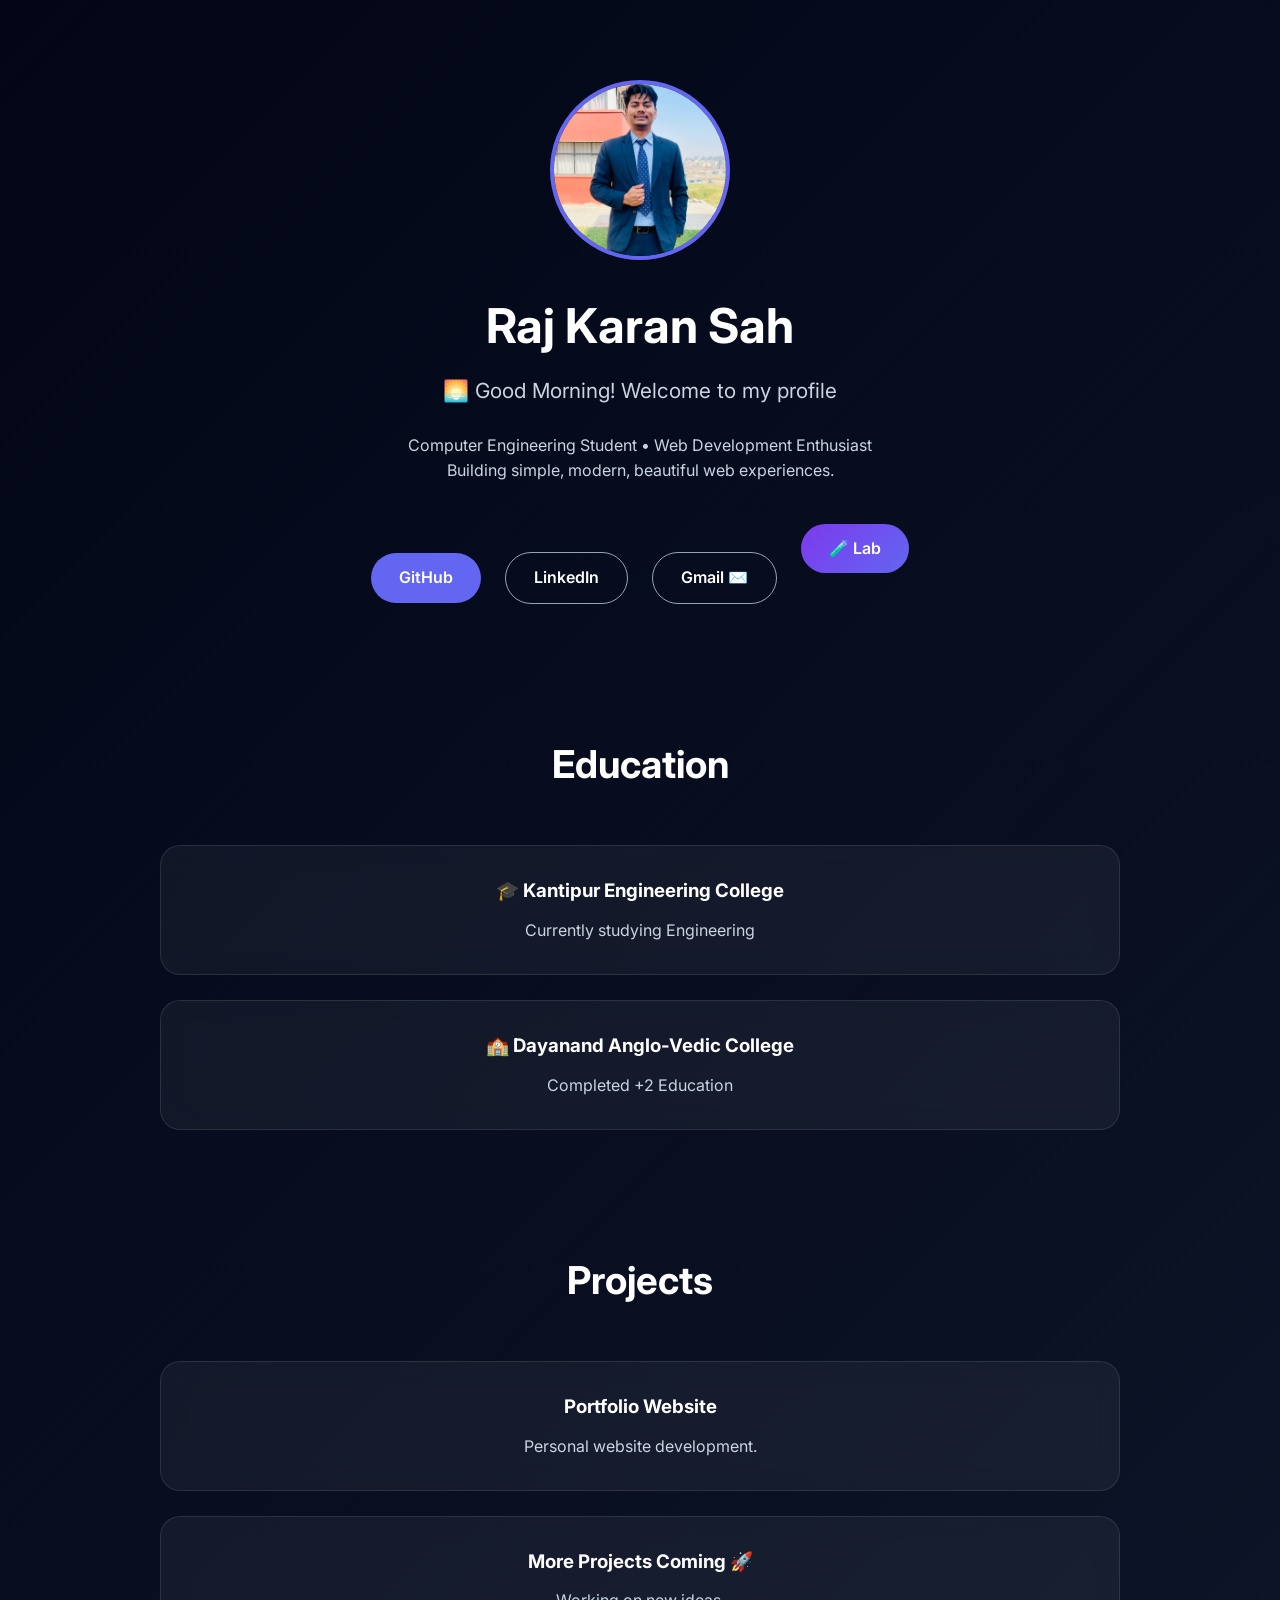
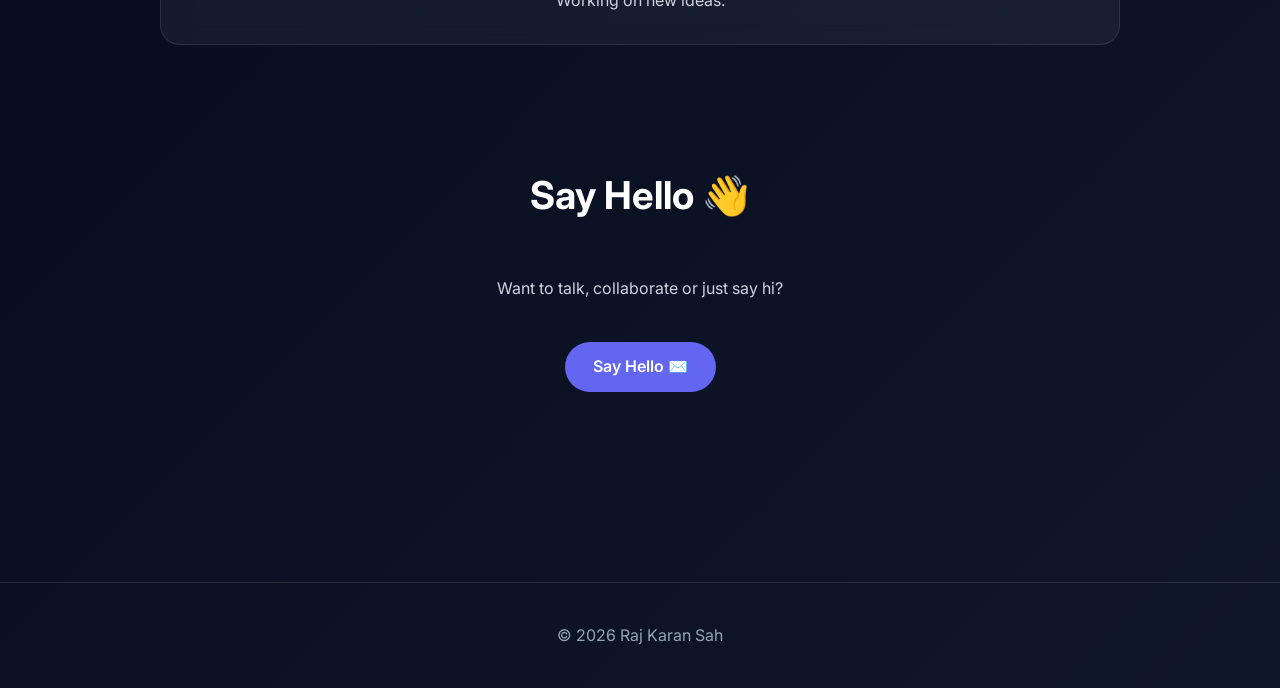
==== index.html @ 40ef22e0 "Adjust profile image object position in CSS" ====
<!DOCTYPE html>
<html lang="en">
<head>
<meta charset="UTF-8">
<meta name="viewport" content="width=device-width, initial-scale=1.0">
<title>Raj Karan Sah</title>
<link href="https://fonts.googleapis.com/css2?family=Inter:wght@300;400;600;700&display=swap" rel="stylesheet">
<style>
*{margin:0;padding:0;box-sizing:border-box;font-family:Inter;}
body{background:linear-gradient(135deg,#020617,#0f172a);color:white;text-align:center;line-height:1.6;}
.container{max-width:1000px;margin:auto;padding:80px 20px;}
.profile{width:180px;height:180px;border-radius:50%;object-fit:cover;object-position: center 25%;border:4px solid #6366f1;margin-bottom:20px;transition:.4s;}
.profile:hover{transform:scale(1.05);}
h1{font-size:3rem;margin-bottom:10px;}
.greeting{color:#cbd5e1;font-size:1.3rem;margin-bottom:25px;}
.btn{display:inline-block;padding:12px 28px;border-radius:999px;text-decoration:none;color:white;font-weight:600;margin:10px;transition:.3s;}
.primary{background:#6366f1;}
.primary:hover{background:#4f46e5;transform:translateY(-3px);}
.outline{border:1px solid #94a3b8;}
.outline:hover{background:rgba(255,255,255,0.1);}
.lab-btn{background:linear-gradient(135deg,#7c3aed,#6366f1);position:relative;overflow:hidden;}
.lab-btn::before{content:'';position:absolute;top:-50%;left:-60%;width:40%;height:200%;background:rgba(255,255,255,0.15);transform:skewX(-20deg);transition:.5s;}
.lab-btn:hover::before{left:120%;}
.lab-btn:hover{transform:translateY(-3px);box-shadow:0 8px 25px rgba(99,102,241,0.5);}
section{margin-top:120px;}
h2{font-size:2.4rem;margin-bottom:50px;}
.grid{display:grid;gap:25px;}
.card{padding:30px;border-radius:20px;background:rgba(255,255,255,0.05);border:1px solid rgba(255,255,255,0.1);backdrop-filter:blur(12px);transition:.3s;}
.card:hover{transform:translateY(-10px);}
footer{margin-top:100px;padding:40px;border-top:1px solid rgba(255,255,255,0.1);color:#94a3b8;}
</style>
</head>
<body>
<div class="container">

  <img src="profile.jpg" class="profile">
  <h1>Raj Karan Sah</h1>
  <p class="greeting" id="visitorGreeting"></p>
  <p style="color:#cbd5e1;max-width:600px;margin:auto;">
    Computer Engineering Student • Web Development Enthusiast<br>
    Building simple, modern, beautiful web experiences.
  </p>

  <div style="margin-top:30px;">
    <a href="https://github.com/r-curan" class="btn primary" target="_blank">GitHub</a>
    <a href="https://www.linkedin.com/in/raj-karan-sah-305442310/" class="btn outline" target="_blank">LinkedIn</a>
    <a href="mailto:rajkaransah274@gmail.com?subject=Hello Raj Karan&body=Hi Raj Karan, I visited your portfolio website." class="btn outline">Gmail ✉️</a>
    <a href="lab.html" class="btn lab-btn">🧪 Lab</a>
  </div>

  <section>
    <h2>Education</h2>
    <div class="grid">
      <a href="https://kec.edu.np/" target="_blank" style="text-decoration:none;color:white;">
        <div class="card">
          <h3>🎓 Kantipur Engineering College</h3>
          <p style="color:#cbd5e1;margin-top:12px;">Currently studying Engineering</p>
        </div>
      </a>
      <a href="https://davcollege.edu.np/" target="_blank" style="text-decoration:none;color:white;">
        <div class="card">
          <h3>🏫 Dayanand Anglo-Vedic College</h3>
          <p style="color:#cbd5e1;margin-top:12px;">Completed +2 Education</p>
        </div>
      </a>
    </div>
  </section>

  <section>
    <h2>Projects</h2>
    <div class="grid">
      <div class="card">
        <h3>Portfolio Website</h3>
        <p style="color:#cbd5e1;margin-top:12px;">Personal website development.</p>
      </div>
      <div class="card">
        <h3>More Projects Coming 🚀</h3>
        <p style="color:#cbd5e1;margin-top:12px;">Working on new ideas.</p>
      </div>
    </div>
  </section>

  <section style="margin-top:120px;">
    <h2>Say Hello 👋</h2>
    <p style="color:#cbd5e1;max-width:600px;margin:auto;">Want to talk, collaborate or just say hi?</p>
    <div style="margin-top:30px;">
      <a href="mailto:rajkaransah274@gmail.com?subject=Portfolio Visit&body=Hello Raj, I visited your portfolio and want to connect." class="btn primary">Say Hello ✉️</a>
    </div>
  </section>

</div>

<footer>© 2026 Raj Karan Sah</footer>

<script>
function visitorGreeting(){
  let hour = new Date().getHours();
  let greeting = "";
  if(hour < 12) greeting = "🌅 Good Morning! Welcome to my profile";
  else if(hour < 18) greeting = "☀️ Good Afternoon! Welcome to my profile";
  else if(hour < 21) greeting = "🌇 Good Evening! Welcome to my profile";
  else greeting = "🌙 Good Night! Thanks for visiting";
  document.getElementById("visitorGreeting").innerText = greeting;
}
visitorGreeting();
</script>
</body>
</html>
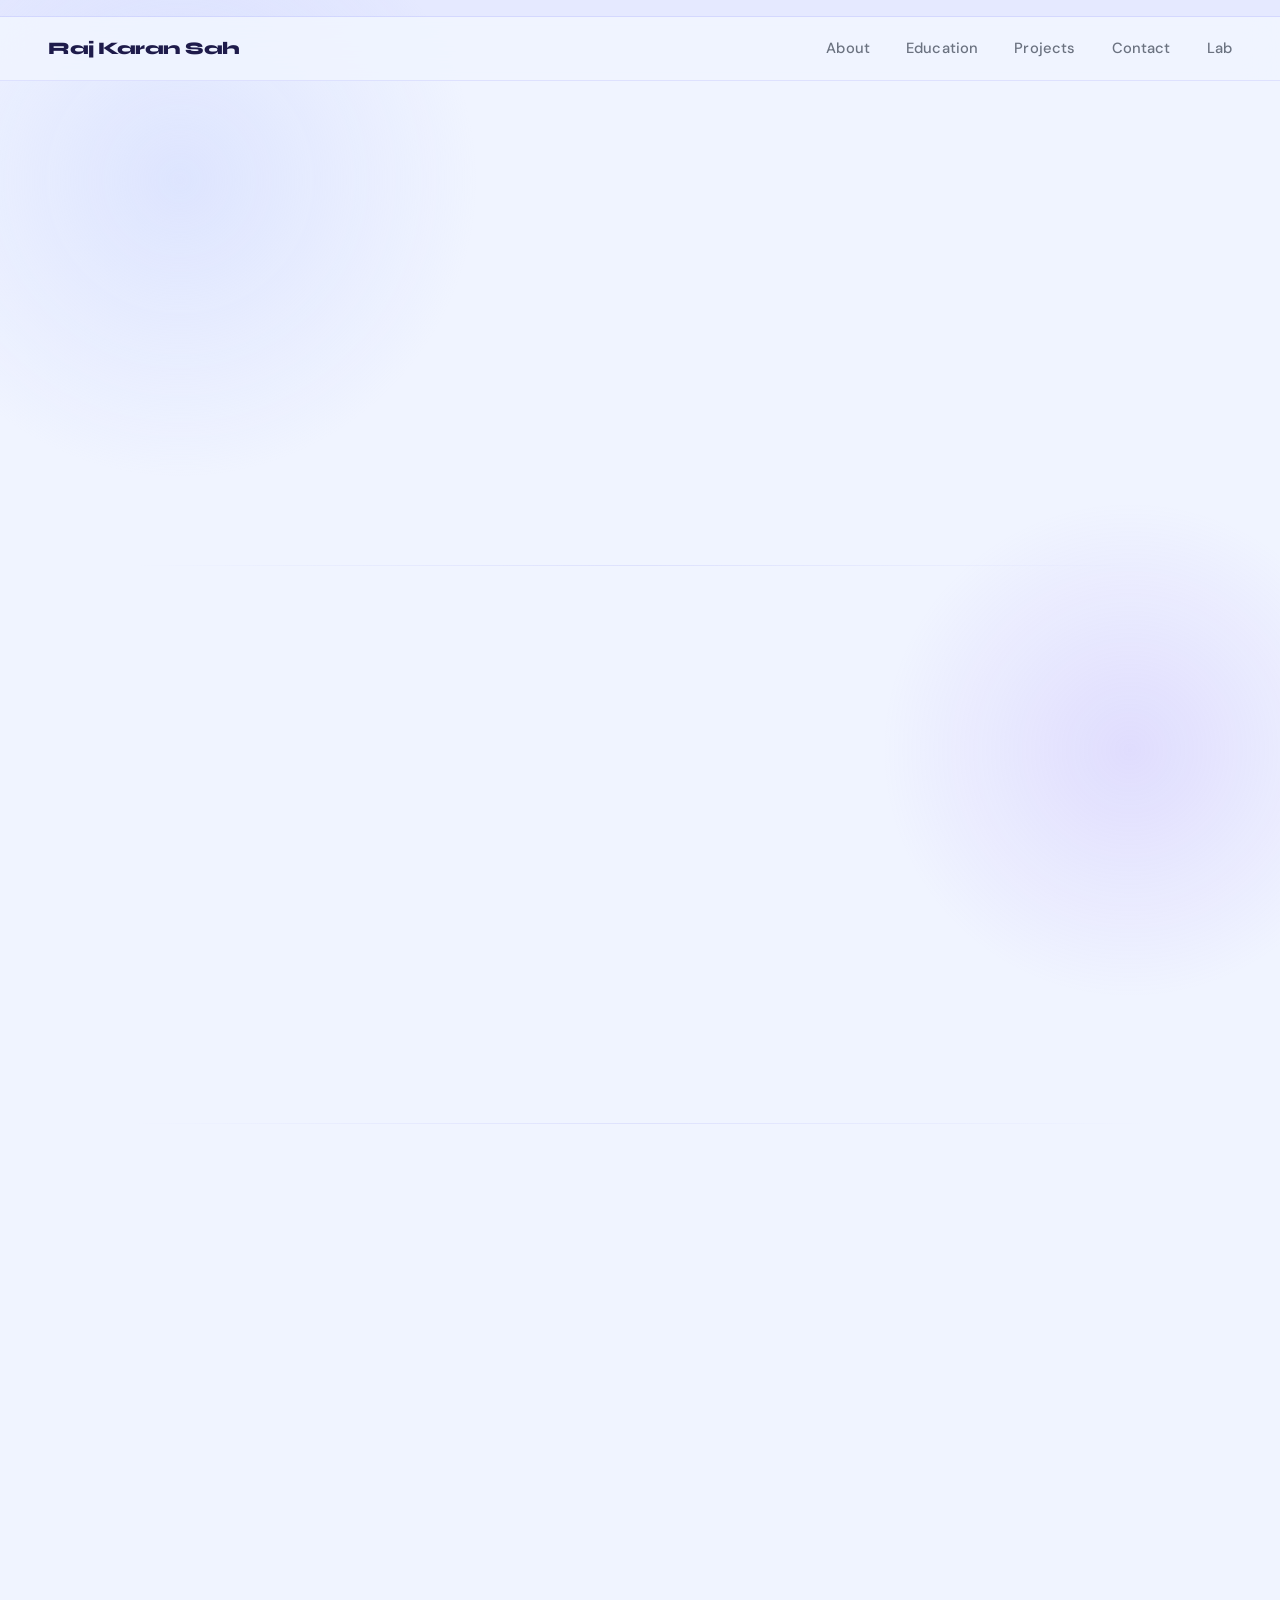
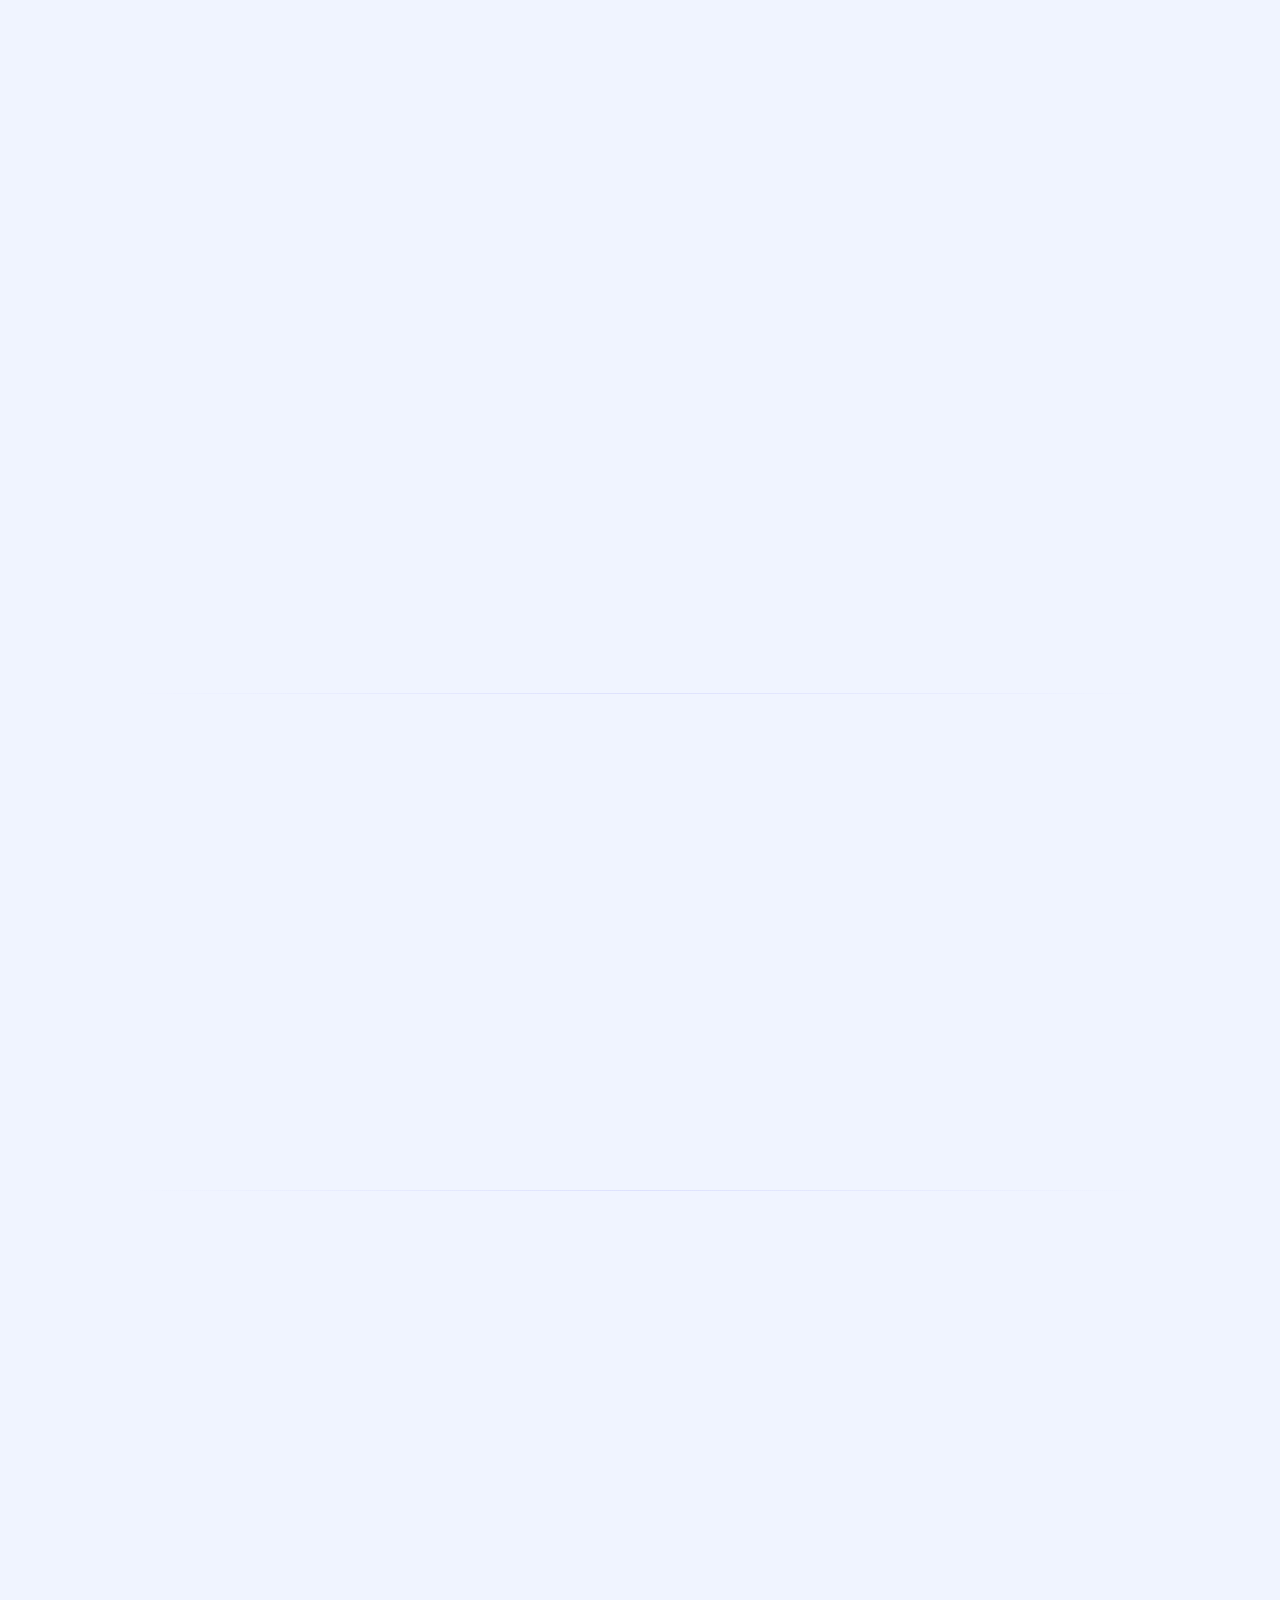
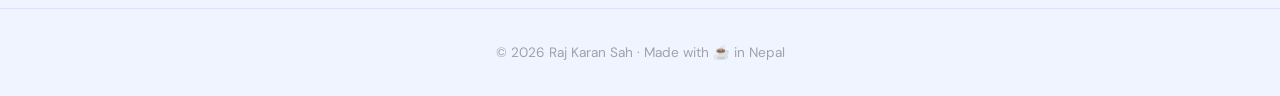
==== commit a9809101: "Update index.html" ====
--- a/index.html
+++ b/index.html
@@ -3,106 +3,754 @@
 <head>
 <meta charset="UTF-8">
 <meta name="viewport" content="width=device-width, initial-scale=1.0">
-<title>Raj Karan Sah</title>
-<link href="https://fonts.googleapis.com/css2?family=Inter:wght@300;400;600;700&display=swap" rel="stylesheet">
+<title>Raj Karan Sah — Portfolio</title>
+<link href="https://fonts.googleapis.com/css2?family=Syne:wght@400;600;700;800&family=DM+Sans:ital,wght@0,300;0,400;0,500;1,300&display=swap" rel="stylesheet">
 <style>
-*{margin:0;padding:0;box-sizing:border-box;font-family:Inter;}
-body{background:linear-gradient(135deg,#020617,#0f172a);color:white;text-align:center;line-height:1.6;}
-.container{max-width:1000px;margin:auto;padding:80px 20px;}
-.profile{width:180px;height:180px;border-radius:50%;object-fit:cover;object-position: center 25%;border:4px solid #6366f1;margin-bottom:20px;transition:.4s;}
-.profile:hover{transform:scale(1.05);}
-h1{font-size:3rem;margin-bottom:10px;}
-.greeting{color:#cbd5e1;font-size:1.3rem;margin-bottom:25px;}
-.btn{display:inline-block;padding:12px 28px;border-radius:999px;text-decoration:none;color:white;font-weight:600;margin:10px;transition:.3s;}
-.primary{background:#6366f1;}
-.primary:hover{background:#4f46e5;transform:translateY(-3px);}
-.outline{border:1px solid #94a3b8;}
-.outline:hover{background:rgba(255,255,255,0.1);}
-.lab-btn{background:linear-gradient(135deg,#7c3aed,#6366f1);position:relative;overflow:hidden;}
-.lab-btn::before{content:'';position:absolute;top:-50%;left:-60%;width:40%;height:200%;background:rgba(255,255,255,0.15);transform:skewX(-20deg);transition:.5s;}
-.lab-btn:hover::before{left:120%;}
-.lab-btn:hover{transform:translateY(-3px);box-shadow:0 8px 25px rgba(99,102,241,0.5);}
-section{margin-top:120px;}
-h2{font-size:2.4rem;margin-bottom:50px;}
-.grid{display:grid;gap:25px;}
-.card{padding:30px;border-radius:20px;background:rgba(255,255,255,0.05);border:1px solid rgba(255,255,255,0.1);backdrop-filter:blur(12px);transition:.3s;}
-.card:hover{transform:translateY(-10px);}
-footer{margin-top:100px;padding:40px;border-top:1px solid rgba(255,255,255,0.1);color:#94a3b8;}
+:root {
+  --bg: #f0f4ff;
+  --bg2: #e8eeff;
+  --surface: rgba(255,255,255,0.72);
+  --surface2: rgba(255,255,255,0.5);
+  --border: rgba(99,102,241,0.13);
+  --accent: #5b5ef4;
+  --accent2: #818cf8;
+  --accent3: #c7d2fe;
+  --text: #1e1b4b;
+  --muted: #6b7280;
+  --muted2: #9ca3af;
+  --card-shadow: 0 4px 32px rgba(99,102,241,0.09), 0 1.5px 6px rgba(99,102,241,0.06);
+  --card-shadow-hover: 0 12px 48px rgba(99,102,241,0.16), 0 2px 8px rgba(99,102,241,0.10);
+}
+
+* { margin:0; padding:0; box-sizing:border-box; }
+html { scroll-behavior: smooth; }
+
+body {
+  font-family: 'DM Sans', sans-serif;
+  background: var(--bg);
+  color: var(--text);
+  line-height: 1.7;
+  min-height: 100vh;
+  position: relative;
+  overflow-x: hidden;
+}
+
+/* Soft background blobs */
+body::before {
+  content: '';
+  position: fixed;
+  top: -120px; left: -120px;
+  width: 600px; height: 600px;
+  border-radius: 50%;
+  background: radial-gradient(circle, rgba(199,210,254,0.45) 0%, transparent 70%);
+  pointer-events: none;
+  z-index: 0;
+}
+body::after {
+  content: '';
+  position: fixed;
+  bottom: -100px; right: -100px;
+  width: 500px; height: 500px;
+  border-radius: 50%;
+  background: radial-gradient(circle, rgba(167,139,250,0.22) 0%, transparent 70%);
+  pointer-events: none;
+  z-index: 0;
+}
+
+/* NAV */
+nav {
+  position: sticky; top: 0; z-index: 100;
+  background: rgba(240,244,255,0.88);
+  backdrop-filter: blur(18px);
+  border-bottom: 1px solid var(--border);
+  padding: 0 48px;
+  height: 64px;
+  display: flex; align-items: center; justify-content: space-between;
+}
+.nav-logo {
+  font-family: 'Syne', sans-serif;
+  font-weight: 800; font-size: 1.1rem;
+  color: var(--text);
+  letter-spacing: -0.5px;
+}
+.nav-links { display: flex; gap: 36px; }
+.nav-links a {
+  font-family: 'DM Sans', sans-serif;
+  font-weight: 500; font-size: 0.92rem;
+  color: var(--muted);
+  text-decoration: none;
+  transition: color .2s;
+  letter-spacing: 0.01em;
+  position: relative;
+}
+.nav-links a::after {
+  content: '';
+  position: absolute; bottom: -4px; left: 0; right: 0;
+  height: 2px; border-radius: 2px;
+  background: var(--accent);
+  transform: scaleX(0);
+  transition: transform .2s;
+}
+.nav-links a:hover { color: var(--text); }
+.nav-links a:hover::after { transform: scaleX(1); }
+
+/* HERO */
+.hero {
+  position: relative; z-index: 1;
+  max-width: 1100px; margin: 0 auto;
+  padding: 90px 40px 70px;
+  display: flex; align-items: center; gap: 60px;
+}
+.hero-text { flex: 1; }
+.hero-greeting {
+  font-family: 'DM Sans', sans-serif;
+  font-size: 1rem; font-weight: 500;
+  color: var(--accent2);
+  letter-spacing: 0.08em;
+  text-transform: uppercase;
+  margin-bottom: 14px;
+  display: flex; align-items: center; gap: 8px;
+}
+.hero-greeting::before {
+  content: '';
+  display: inline-block; width: 32px; height: 2px;
+  background: var(--accent2); border-radius: 2px;
+}
+.hero-name {
+  font-family: 'Syne', sans-serif;
+  font-size: clamp(2.4rem, 5vw, 3.8rem);
+  font-weight: 800;
+  line-height: 1.08;
+  color: var(--text);
+  letter-spacing: -1.5px;
+  margin-bottom: 20px;
+}
+.hero-name span { color: var(--text); }
+.hero-desc {
+  color: var(--muted);
+  font-size: 1.05rem; font-weight: 400;
+  max-width: 480px;
+  margin-bottom: 36px;
+  line-height: 1.75;
+}
+.hero-buttons { display: flex; flex-wrap: wrap; gap: 12px; }
+.btn {
+  display: inline-flex; align-items: center; gap: 7px;
+  padding: 11px 24px;
+  border-radius: 999px;
+  font-family: 'DM Sans', sans-serif;
+  font-weight: 600; font-size: 0.9rem;
+  text-decoration: none;
+  transition: all .25s;
+  cursor: pointer;
+  border: none;
+  letter-spacing: 0.01em;
+}
+.btn-primary {
+  background: var(--accent);
+  color: white;
+  box-shadow: 0 4px 18px rgba(91,94,244,0.3);
+}
+.btn-primary:hover {
+  background: #4547d4;
+  transform: translateY(-2px);
+  box-shadow: 0 8px 28px rgba(91,94,244,0.38);
+}
+.btn-outline {
+  background: var(--surface);
+  color: var(--text);
+  border: 1.5px solid var(--border);
+  backdrop-filter: blur(8px);
+}
+.btn-outline:hover {
+  background: white;
+  border-color: var(--accent2);
+  color: var(--accent);
+  transform: translateY(-2px);
+}
+
+/* Hero image side */
+.hero-image-side {
+  flex-shrink: 0;
+  position: relative;
+  display: flex; align-items: center; justify-content: center;
+}
+.hero-img-wrap {
+  position: relative;
+  width: 260px; height: 300px;
+}
+.hero-img-bg {
+  position: absolute;
+  inset: 0;
+  border-radius: 30px;
+  background: linear-gradient(135deg, var(--accent3) 0%, #ddd6fe 100%);
+  transform: rotate(4deg);
+  z-index: 0;
+}
+.hero-img-bg2 {
+  position: absolute;
+  inset: 0;
+  border-radius: 30px;
+  background: linear-gradient(135deg, #e0e7ff 0%, var(--accent3) 100%);
+  transform: rotate(-3deg);
+  z-index: 0;
+  opacity: 0.6;
+}
+.hero-img {
+  position: relative; z-index: 1;
+  width: 240px; height: 280px;
+  border-radius: 24px;
+  object-fit: cover;
+  object-position: center 25%;
+  box-shadow: 0 16px 48px rgba(91,94,244,0.2);
+  border: 4px solid white;
+  display: block;
+  margin: 10px auto 0;
+  background: linear-gradient(135deg, #c7d2fe 0%, #e0e7ff 100%);
+}
+.hero-badge {
+  position: absolute;
+  bottom: -14px; right: -14px;
+  z-index: 2;
+  background: white;
+  border-radius: 16px;
+  padding: 10px 16px;
+  box-shadow: var(--card-shadow);
+  display: flex; align-items: center; gap: 8px;
+  font-family: 'DM Sans', sans-serif;
+  font-weight: 600; font-size: 0.8rem;
+  color: var(--text);
+  white-space: nowrap;
+}
+.hero-badge .dot {
+  width: 8px; height: 8px; border-radius: 50%;
+  background: #22c55e;
+  animation: pulse-green 1.8s ease-in-out infinite;
+}
+@keyframes pulse-green {
+  0%, 100% { box-shadow: 0 0 0 0 rgba(34,197,94,0.4); }
+  50% { box-shadow: 0 0 0 6px rgba(34,197,94,0); }
+}
+
+/* SECTIONS */
+.section {
+  position: relative; z-index: 1;
+  max-width: 1100px; margin: 0 auto;
+  padding: 80px 40px;
+}
+.section-header {
+  display: flex; align-items: center; gap: 16px;
+  margin-bottom: 50px;
+}
+.section-tag {
+  font-family: 'DM Sans', sans-serif;
+  font-size: 0.78rem; font-weight: 600;
+  color: var(--accent);
+  text-transform: uppercase; letter-spacing: 0.1em;
+  background: rgba(91,94,244,0.08);
+  padding: 4px 12px; border-radius: 999px;
+}
+.section-title {
+  font-family: 'Syne', sans-serif;
+  font-size: clamp(1.7rem, 3vw, 2.3rem);
+  font-weight: 800;
+  letter-spacing: -0.8px;
+  color: var(--text);
+}
+
+/* Divider */
+.divider {
+  max-width: 1100px; margin: 0 auto;
+  padding: 0 40px;
+}
+.divider hr {
+  border: none;
+  height: 1px;
+  background: linear-gradient(to right, transparent, var(--border), transparent);
+}
+
+/* EDUCATION */
+.edu-grid {
+  display: grid;
+  grid-template-columns: repeat(auto-fit, minmax(280px, 1fr));
+  gap: 20px;
+}
+.edu-card {
+  background: var(--surface);
+  border: 1.5px solid var(--border);
+  border-radius: 20px;
+  padding: 28px;
+  backdrop-filter: blur(12px);
+  box-shadow: var(--card-shadow);
+  transition: all .3s;
+  text-decoration: none;
+  color: inherit;
+  display: block;
+  position: relative;
+  overflow: hidden;
+}
+.edu-card::before {
+  content: '';
+  position: absolute; top: 0; left: 0; right: 0;
+  height: 3px;
+  background: linear-gradient(to right, var(--accent), var(--accent2));
+  border-radius: 3px 3px 0 0;
+  opacity: 0;
+  transition: opacity .3s;
+}
+.edu-card:hover { transform: translateY(-6px); box-shadow: var(--card-shadow-hover); }
+.edu-card:hover::before { opacity: 1; }
+.edu-icon { font-size: 2rem; margin-bottom: 14px; }
+.edu-title {
+  font-family: 'Syne', sans-serif;
+  font-weight: 700; font-size: 1.05rem;
+  color: var(--text); margin-bottom: 6px;
+}
+.edu-sub {
+  font-size: 0.88rem; color: var(--muted);
+  margin-bottom: 10px;
+}
+.edu-gpa {
+  display: inline-flex; align-items: center; gap: 6px;
+  font-size: 0.82rem; font-weight: 600;
+  color: var(--accent);
+  background: rgba(91,94,244,0.08);
+  padding: 4px 10px; border-radius: 999px;
+}
+.edu-loc {
+  font-size: 0.82rem; color: var(--muted2);
+  margin-top: 8px;
+  display: flex; align-items: center; gap: 4px;
+}
+
+/* PROJECTS */
+.proj-grid {
+  display: grid;
+  grid-template-columns: repeat(auto-fit, minmax(320px, 1fr));
+  gap: 28px;
+}
+.proj-card {
+  background: var(--surface);
+  border: 1.5px solid var(--border);
+  border-radius: 24px;
+  overflow: hidden;
+  box-shadow: var(--card-shadow);
+  transition: all .3s;
+  display: flex; flex-direction: column;
+}
+.proj-card:hover { transform: translateY(-8px); box-shadow: var(--card-shadow-hover); }
+
+.proj-img-wrap {
+  width: 100%; height: 200px;
+  background: linear-gradient(135deg, #e0e7ff 0%, #ddd6fe 100%);
+  display: flex; align-items: center; justify-content: center;
+  position: relative;
+  overflow: hidden;
+}
+.proj-img-wrap img {
+  width: 100%; height: 100%;
+  object-fit: cover;
+}
+.proj-img-placeholder {
+  font-size: 3.5rem;
+  opacity: 0.35;
+}
+.proj-img-upload-note {
+  position: absolute; bottom: 8px; right: 10px;
+  font-size: 0.7rem; color: rgba(91,94,244,0.5);
+  font-style: italic;
+}
+.proj-body { padding: 24px; flex: 1; display: flex; flex-direction: column; }
+.proj-tags {
+  display: flex; flex-wrap: wrap; gap: 6px;
+  margin-bottom: 14px;
+}
+.proj-tag {
+  font-size: 0.72rem; font-weight: 600;
+  text-transform: uppercase; letter-spacing: 0.06em;
+  padding: 3px 10px; border-radius: 999px;
+  background: rgba(91,94,244,0.08);
+  color: var(--accent);
+}
+.proj-title {
+  font-family: 'Syne', sans-serif;
+  font-weight: 700; font-size: 1.15rem;
+  color: var(--text); margin-bottom: 10px;
+  line-height: 1.3;
+}
+.proj-desc {
+  font-size: 0.9rem; color: var(--muted);
+  margin-bottom: 16px; line-height: 1.65; flex: 1;
+}
+.proj-features {
+  margin-bottom: 20px;
+}
+.proj-features li {
+  font-size: 0.85rem; color: var(--muted);
+  margin-bottom: 5px;
+  padding-left: 16px;
+  position: relative;
+  list-style: none;
+}
+.proj-features li::before {
+  content: '→';
+  position: absolute; left: 0;
+  color: var(--accent2);
+  font-size: 0.78rem;
+}
+.proj-links {
+  display: flex; gap: 10px; flex-wrap: wrap;
+}
+.proj-link {
+  display: inline-flex; align-items: center; gap: 6px;
+  padding: 8px 18px; border-radius: 999px;
+  font-size: 0.83rem; font-weight: 600;
+  text-decoration: none; transition: all .2s;
+}
+.proj-link-code {
+  background: var(--text); color: white;
+}
+.proj-link-code:hover { background: var(--accent); }
+.proj-link-secondary {
+  background: rgba(91,94,244,0.08);
+  color: var(--accent);
+  border: 1.5px solid var(--accent3);
+}
+.proj-link-secondary:hover { background: var(--accent); color: white; border-color: var(--accent); }
+
+.proj-coming {
+  background: var(--surface);
+  border: 1.5px dashed var(--border);
+  border-radius: 24px;
+  padding: 40px;
+  display: flex; flex-direction: column;
+  align-items: center; justify-content: center;
+  text-align: center;
+  box-shadow: none;
+}
+.proj-coming:hover { transform: none; box-shadow: none; }
+.proj-coming-icon { font-size: 2.5rem; margin-bottom: 12px; opacity: 0.5; }
+.proj-coming-text { font-size: 0.9rem; color: var(--muted2); }
+
+/* CONTACT */
+.contact-wrap {
+  background: var(--surface);
+  border: 1.5px solid var(--border);
+  border-radius: 28px;
+  padding: 56px 40px;
+  backdrop-filter: blur(12px);
+  box-shadow: var(--card-shadow);
+  text-align: center;
+  position: relative;
+  overflow: hidden;
+}
+.contact-wrap::before {
+  content: '';
+  position: absolute; top: -80px; right: -80px;
+  width: 260px; height: 260px; border-radius: 50%;
+  background: radial-gradient(circle, rgba(199,210,254,0.5) 0%, transparent 70%);
+}
+.contact-title {
+  font-family: 'Syne', sans-serif;
+  font-size: 2rem; font-weight: 800;
+  color: var(--text); margin-bottom: 12px;
+  letter-spacing: -0.5px;
+}
+.contact-sub { color: var(--muted); font-size: 1rem; margin-bottom: 32px; }
+
+/* LAB */
+.lab-wrap {
+  background: linear-gradient(135deg, #1e1b4b 0%, #312e81 100%);
+  border-radius: 28px;
+  padding: 48px 40px;
+  text-align: center;
+  position: relative;
+  overflow: hidden;
+}
+.lab-wrap::before {
+  content: '';
+  position: absolute; top: -60px; left: -60px;
+  width: 300px; height: 300px; border-radius: 50%;
+  background: radial-gradient(circle, rgba(129,140,248,0.25) 0%, transparent 70%);
+  pointer-events: none;
+}
+.lab-wrap::after {
+  content: '';
+  position: absolute; bottom: -40px; right: -40px;
+  width: 200px; height: 200px; border-radius: 50%;
+  background: radial-gradient(circle, rgba(167,139,250,0.2) 0%, transparent 70%);
+  pointer-events: none;
+}
+.lab-title {
+  font-family: 'Syne', sans-serif;
+  font-size: 1.8rem; font-weight: 800;
+  color: white; margin-bottom: 10px;
+}
+.lab-sub { color: rgba(255,255,255,0.6); font-size: 0.95rem; margin-bottom: 28px; }
+.btn-lab {
+  background: linear-gradient(135deg, #7c3aed, var(--accent));
+  color: white;
+  box-shadow: 0 8px 28px rgba(91,94,244,0.4);
+  font-size: 0.95rem;
+}
+.btn-lab:hover {
+  transform: translateY(-3px);
+  box-shadow: 0 12px 36px rgba(91,94,244,0.5);
+}
+
+/* FOOTER */
+footer {
+  position: relative; z-index: 1;
+  text-align: center;
+  padding: 32px 40px;
+  color: var(--muted2);
+  font-size: 0.85rem;
+  border-top: 1px solid var(--border);
+}
+
+/* GREETING BAR */
+#greetingBar {
+  background: rgba(91,94,244,0.07);
+  border-bottom: 1px solid var(--border);
+  text-align: center;
+  padding: 8px 20px;
+  font-size: 0.85rem;
+  color: var(--accent);
+  font-weight: 500;
+  letter-spacing: 0.02em;
+}
+
+/* Scroll animations */
+.reveal {
+  opacity: 0;
+  transform: translateY(28px);
+  transition: opacity 0.6s ease, transform 0.6s ease;
+}
+.reveal.visible {
+  opacity: 1;
+  transform: translateY(0);
+}
+
+@media (max-width: 768px) {
+  .hero { flex-direction: column-reverse; gap: 36px; padding: 50px 20px 40px; text-align: center; }
+  .hero-greeting { justify-content: center; }
+  .hero-desc { margin: 0 auto 28px; }
+  .hero-buttons { justify-content: center; }
+  .hero-img-wrap { width: 200px; height: 230px; }
+  .hero-img { width: 185px; height: 215px; }
+  nav { padding: 0 20px; }
+  .nav-links { gap: 18px; }
+  .nav-links a { font-size: 0.8rem; }
+  .section { padding: 50px 20px; }
+}
 </style>
 </head>
 <body>
-<div class="container">
-
-  <img src="profile.jpg" class="profile">
-  <h1>Raj Karan Sah</h1>
-  <p class="greeting" id="visitorGreeting"></p>
-  <p style="color:#cbd5e1;max-width:600px;margin:auto;">
-    Computer Engineering Student • Web Development Enthusiast<br>
-    Building simple, modern, beautiful web experiences.
-  </p>
-
-  <div style="margin-top:30px;">
-    <a href="https://github.com/r-curan" class="btn primary" target="_blank">GitHub</a>
-    <a href="https://www.linkedin.com/in/raj-karan-sah-305442310/" class="btn outline" target="_blank">LinkedIn</a>
-    <a href="mailto:rajkaransah274@gmail.com?subject=Hello Raj Karan&body=Hi Raj Karan, I visited your portfolio website." class="btn outline">Gmail ✉️</a>
-    <a href="lab.html" class="btn lab-btn">🧪 Lab</a>
-  </div>
-
-  <section>
-    <h2>Education</h2>
-    <div class="grid">
-      <a href="https://kec.edu.np/" target="_blank" style="text-decoration:none;color:white;">
-        <div class="card">
-          <h3>🎓 Kantipur Engineering College</h3>
-          <p style="color:#cbd5e1;margin-top:12px;">Currently studying Engineering</p>
-        </div>
+
+<div id="greetingBar"></div>
+
+<nav>
+  <div class="nav-logo">Raj Karan Sah</div>
+  <div class="nav-links">
+    <a href="#hero">About</a>
+    <a href="#education">Education</a>
+    <a href="#projects">Projects</a>
+    <a href="#contact">Contact</a>
+    <a href="#lab">Lab</a>
+  </div>
+</nav>
+
+<!-- HERO -->
+<div class="hero" id="hero">
+  <div class="hero-text reveal">
+
+    <h1 class="hero-name">
+      I'm <span>Raj Karan</span><br>Sah
+    </h1>
+    <p class="hero-desc">
+      Computer Engineering Student at Kantipur Engineering College.<br>
+      Building voice AI systems & modern web experiences.
+    </p>
+    <div class="hero-buttons">
+      <a href="https://github.com/r-curan" class="btn btn-primary" target="_blank">
+        <svg width="16" height="16" viewBox="0 0 24 24" fill="currentColor"><path d="M12 0C5.37 0 0 5.37 0 12c0 5.3 3.44 9.8 8.21 11.39.6.11.82-.26.82-.58v-2.03c-3.34.72-4.04-1.61-4.04-1.61-.55-1.38-1.33-1.75-1.33-1.75-1.09-.74.08-.73.08-.73 1.2.08 1.84 1.24 1.84 1.24 1.07 1.83 2.81 1.3 3.49 1 .11-.78.42-1.3.76-1.6-2.67-.3-5.47-1.33-5.47-5.93 0-1.31.47-2.38 1.24-3.22-.13-.3-.54-1.52.12-3.18 0 0 1.01-.32 3.3 1.23a11.5 11.5 0 0 1 3-.4c1.02 0 2.04.14 3 .4 2.28-1.55 3.29-1.23 3.29-1.23.66 1.66.25 2.88.12 3.18.77.84 1.24 1.91 1.24 3.22 0 4.61-2.81 5.63-5.48 5.92.43.37.81 1.1.81 2.22v3.29c0 .32.22.7.83.58C20.57 21.8 24 17.3 24 12c0-6.63-5.37-12-12-12z"/></svg>
+        GitHub
       </a>
-      <a href="https://davcollege.edu.np/" target="_blank" style="text-decoration:none;color:white;">
-        <div class="card">
-          <h3>🏫 Dayanand Anglo-Vedic College</h3>
-          <p style="color:#cbd5e1;margin-top:12px;">Completed +2 Education</p>
-        </div>
-      </a>
+      <a href="https://www.linkedin.com/in/raj-karan-sah-305442310/" class="btn btn-outline" target="_blank">LinkedIn</a>
+      <a href="/cdn-cgi/l/email-protection#89fbe8e3e2e8fbe8e7fae8e1bbbebdc9eee4e8e0e5a7eae6e4b6fafcebe3eceafdb4c1ece5e5e6a9dbe8e3a9c2e8fbe8e7afebe6edf0b4c1e0a9dbe8e3a9c2e8fbe8e7a5a9c0a9ffe0fae0fdeceda9f0e6fcfba9f9e6fbfdefe6e5e0e6a7" class="btn btn-outline">Gmail ✉️</a>
     </div>
-  </section>
-
-  <section>
-    <h2>Projects</h2>
-    <div class="grid">
-      <div class="card">
-        <h3>Portfolio Website</h3>
-        <p style="color:#cbd5e1;margin-top:12px;">Personal website development.</p>
-      </div>
-      <div class="card">
-        <h3>More Projects Coming 🚀</h3>
-        <p style="color:#cbd5e1;margin-top:12px;">Working on new ideas.</p>
+  </div>
+
+  <div class="hero-image-side reveal" style="transition-delay:.15s">
+    <div class="hero-img-wrap">
+      <div class="hero-img-bg"></div>
+      <div class="hero-img-bg2"></div>
+      <img src="profile.jpg" class="hero-img" alt="Raj Karan Sah" onerror="this.style.background='linear-gradient(135deg,#c7d2fe 0%,#e0e7ff 100%)';this.style.display='flex';this.style.alignItems='center';this.style.justifyContent='center'">
+      <div class="hero-badge">
+        <span class="dot"></span>
+        Available for collaboration
       </div>
     </div>
-  </section>
-
-  <section style="margin-top:120px;">
-    <h2>Say Hello 👋</h2>
-    <p style="color:#cbd5e1;max-width:600px;margin:auto;">Want to talk, collaborate or just say hi?</p>
-    <div style="margin-top:30px;">
-      <a href="mailto:rajkaransah274@gmail.com?subject=Portfolio Visit&body=Hello Raj, I visited your portfolio and want to connect." class="btn primary">Say Hello ✉️</a>
+  </div>
+</div>
+
+<div class="divider"><hr></div>
+
+<!-- EDUCATION -->
+<section class="section" id="education">
+  <div class="section-header reveal">
+    <span class="section-tag">Background</span>
+    <h2 class="section-title">Education</h2>
+  </div>
+  <div class="edu-grid">
+
+    <a href="#" class="edu-card reveal" style="transition-delay:.05s">
+      <div class="edu-icon">🏫</div>
+      <div class="edu-title">Shree Secondary School</div>
+      <div class="edu-sub">Bhangaha, Sitapur, Siddhapur — Schooling</div>
+      <div class="edu-gpa">📊 GPA 3.05 / 4.0</div>
+      <div class="edu-loc">📍 Sitapur, Nepal</div>
+    </a>
+
+    <a href="https://davcollege.edu.np/" target="_blank" class="edu-card reveal" style="transition-delay:.1s">
+      <div class="edu-icon">📚</div>
+      <div class="edu-title">Dayanand Anglo-Vedic College(D.A.V)</div>
+      <div class="edu-sub">+2 Science — Intermediate</div>
+      <div class="edu-gpa">📊 CGPA 3.16 / 4.0</div>
+      <div class="edu-loc">📍 jawalakhel,Nepal</div>
+    </a>
+
+    <a href="https://kec.edu.np/" target="_blank" class="edu-card reveal" style="transition-delay:.15s">
+      <div class="edu-icon">🎓</div>
+      <div class="edu-title">Kantipur Engineering College</div>
+      <div class="edu-sub">B.E. Computer Engineering — Ongoing</div>
+      <div class="edu-gpa">🎓 Bachelors (Ongoing)</div>
+      <div class="edu-loc">📍 Dhapakhel, Lalitpur</div>
+    </a>
+
+  </div>
+</section>
+
+<div class="divider"><hr></div>
+
+<!-- PROJECTS -->
+<section class="section" id="projects">
+  <div class="section-header reveal">
+    <span class="section-tag">Work</span>
+    <h2 class="section-title">Projects</h2>
+  </div>
+  <div class="proj-grid">
+
+    <!-- Voice Cloning Project -->
+    <div class="proj-card reveal">
+      <div class="proj-img-wrap">
+        <!-- Replace poster.jpg with your actual poster image file -->
+        <img src="poster.jpg" alt="Clone-The-Tone Voice Cloning" onerror="this.style.display='none'; this.nextElementSibling.style.display='flex'">
+        <div class="proj-img-placeholder" style="display:none; width:100%; height:100%; align-items:center; justify-content:center; flex-direction:column; gap:8px;">
+          🎙️
+          <span style="font-size:0.75rem; color:var(--muted2); font-family:'DM Sans',sans-serif;">Upload your poster as poster.jpg</span>
+        </div>
+        <div class="proj-img-upload-note">project poster</div>
+      </div>
+      <div class="proj-body">
+        <div class="proj-tags">
+          <span class="proj-tag">AI / ML</span>
+          <span class="proj-tag">Speech</span>
+          <span class="proj-tag">Deep Learning</span>
+        </div>
+        <div class="proj-title">Clone-The-Tone: Nepali Voice Cloning System</div>
+        <div class="proj-desc">
+          A few-shot multi-speaker voice cloning system for the Nepali language using FastSpeech 2 acoustic modeling and ECAPA-TDNN speaker embeddings — enabling high-quality speaker-specific speech synthesis from minimal data.
+        </div>
+        <ul class="proj-features">
+          <li>Few-shot voice cloning with just a few minutes of reference audio</li>
+          <li>Multi-speaker support using ECAPA-TDNN speaker embeddings</li>
+          <li>FastSpeech 2 non-autoregressive TTS for fast, parallel synthesis</li>
+          <li>HiFi-GAN vocoder for high-fidelity waveform reconstruction</li>
+          <li>Trained on SLR43, SLR143 & SLR54 Nepali speech datasets</li>
+          <li>Audio preprocessing: denoising, normalization, mel-spectrogram extraction</li>
+        </ul>
+        <div class="proj-links">
+          <a href="https://github.com/r-curan/Voice_cloning_system_using_Fastspeech2-ECAPA-TDNN" target="_blank" class="proj-link proj-link-code">
+            <svg width="14" height="14" viewBox="0 0 24 24" fill="currentColor"><path d="M12 0C5.37 0 0 5.37 0 12c0 5.3 3.44 9.8 8.21 11.39.6.11.82-.26.82-.58v-2.03c-3.34.72-4.04-1.61-4.04-1.61-.55-1.38-1.33-1.75-1.33-1.75-1.09-.74.08-.73.08-.73 1.2.08 1.84 1.24 1.84 1.24 1.07 1.83 2.81 1.3 3.49 1 .11-.78.42-1.3.76-1.6-2.67-.3-5.47-1.33-5.47-5.93 0-1.31.47-2.38 1.24-3.22-.13-.3-.54-1.52.12-3.18 0 0 1.01-.32 3.3 1.23a11.5 11.5 0 0 1 3-.4c1.02 0 2.04.14 3 .4 2.28-1.55 3.29-1.23 3.29-1.23.66 1.66.25 2.88.12 3.18.77.84 1.24 1.91 1.24 3.22 0 4.61-2.81 5.63-5.48 5.92.43.37.81 1.1.81 2.22v3.29c0 .32.22.7.83.58C20.57 21.8 24 17.3 24 12c0-6.63-5.37-12-12-12z"/></svg>
+            Code
+          </a>
+          <a href="#" class="proj-link proj-link-secondary">🔬 Research Paper</a>
+        </div>
+      </div>
     </div>
-  </section>
-
-</div>
-
-<footer>© 2026 Raj Karan Sah</footer>
-
-<script>
-function visitorGreeting(){
-  let hour = new Date().getHours();
-  let greeting = "";
-  if(hour < 12) greeting = "🌅 Good Morning! Welcome to my profile";
-  else if(hour < 18) greeting = "☀️ Good Afternoon! Welcome to my profile";
-  else if(hour < 21) greeting = "🌇 Good Evening! Welcome to my profile";
-  else greeting = "🌙 Good Night! Thanks for visiting";
-  document.getElementById("visitorGreeting").innerText = greeting;
-}
-visitorGreeting();
-</script>
-</body>
-</html>
+
+    <!-- Portfolio Project -->
+    <div class="proj-card reveal" style="transition-delay:.1s">
+      <div class="proj-img-wrap" style="background: linear-gradient(135deg,#e0e7ff,#c7d2fe);">
+        <div class="proj-img-placeholder">🌐</div>
+      </div>
+      <div class="proj-body">
+        <div class="proj-tags">
+          <span class="proj-tag">Web</span>
+          <span class="proj-tag">HTML/CSS/JS</span>
+        </div>
+        <div class="proj-title">Personal Portfolio Website</div>
+        <div class="proj-desc">
+          A clean, modern portfolio website showcasing projects, education, and skills — built from scratch with pure HTML, CSS, and JavaScript.
+        </div>
+        <div class="proj-links">
+          <a href="https://github.com/r-curan" target="_blank" class="proj-link proj-link-code">
+            <svg width="14" height="14" viewBox="0 0 24 24" fill="currentColor"><path d="M12 0C5.37 0 0 5.37 0 12c0 5.3 3.44 9.8 8.21 11.39.6.11.82-.26.82-.58v-2.03c-3.34.72-4.04-1.61-4.04-1.61-.55-1.38-1.33-1.75-1.33-1.75-1.09-.74.08-.73.08-.73 1.2.08 1.84 1.24 1.84 1.24 1.07 1.83 2.81 1.3 3.49 1 .11-.78.42-1.3.76-1.6-2.67-.3-5.47-1.33-5.47-5.93 0-1.31.47-2.38 1.24-3.22-.13-.3-.54-1.52.12-3.18 0 0 1.01-.32 3.3 1.23a11.5 11.5 0 0 1 3-.4c1.02 0 2.04.14 3 .4 2.28-1.55 3.29-1.23 3.29-1.23.66 1.66.25 2.88.12 3.18.77.84 1.24 1.91 1.24 3.22 0 4.61-2.81 5.63-5.48 5.92.43.37.81 1.1.81 2.22v3.29c0 .32.22.7.83.58C20.57 21.8 24 17.3 24 12c0-6.63-5.37-12-12-12z"/></svg>
+            Code
+          </a>
+        </div>
+      </div>
+    </div>
+
+    <!-- Coming soon -->
+    <div class="proj-card proj-coming reveal" style="transition-delay:.2s">
+      <div class="proj-coming-icon" style="display:none"></div>
+      <div class="proj-title" style="font-size:1rem; color:var(--muted);">More Projects Coming</div>
+      <div class="proj-coming-text">Working on exciting new ideas...</div>
+    </div>
+
+  </div>
+</section>
+
+<div class="divider"><hr></div>
+
+<!-- CONTACT -->
+<section class="section" id="contact">
+  <div class="contact-wrap reveal">
+    <div class="section-tag" style="display:inline-block; margin-bottom:18px;">Get In Touch</div>
+    <div class="contact-title">Say Hello 👋</div>
+    <div class="contact-sub">Want to talk, collaborate or just say hi? My inbox is always open.</div>
+    <div style="display:flex; gap:12px; justify-content:center; flex-wrap:wrap;">
+      <a href="/cdn-cgi/l/email-protection#[base64]" class="btn btn-primary">Say Hello ✉️</a>
+      <a href="https://www.linkedin.com/in/raj-karan-sah-305442310/" target="_blank" class="btn btn-outline">LinkedIn</a>
+    </div>
+  </div>
+</section>
+
+<div class="divider"><hr></div>
+
+<!-- LAB (shifted to bottom) -->
+<section class="section" id="lab">
+  <div class="lab-wrap reveal">
+    <div class="lab-title">🧪 The Lab</div>
+    <div class="lab-sub">Experiments, side projects & creative builds</div>
+    <a href="lab.html" class="btn btn-lab">
+      Enter the Lab →
+    </a>
+  </div>
+</section>
+
+<footer>
+  <p>© 2026 Raj Karan Sah · Made with ☕ in Nepal</p>
+</footer>
+
+<script data-cfasync="false" src="/cdn-cgi/scripts/5c5dd728/cloudflare-static/email-decode.min.js"></script><script>
+// Greeting
+function setGreeting() {
+  const h = new Date().getHours();
+  let g = h < 12 ? "🌅 Good Morning! Welcome to my profile"
+        : h < 18 ? "☀️ Good Afternoon! Welcome to my profile"
+        : h < 21 ? "🌇 Good Evening! Welcome to my profile"
+        : "🌙 Good Night! Thanks for visiting";
+  docu
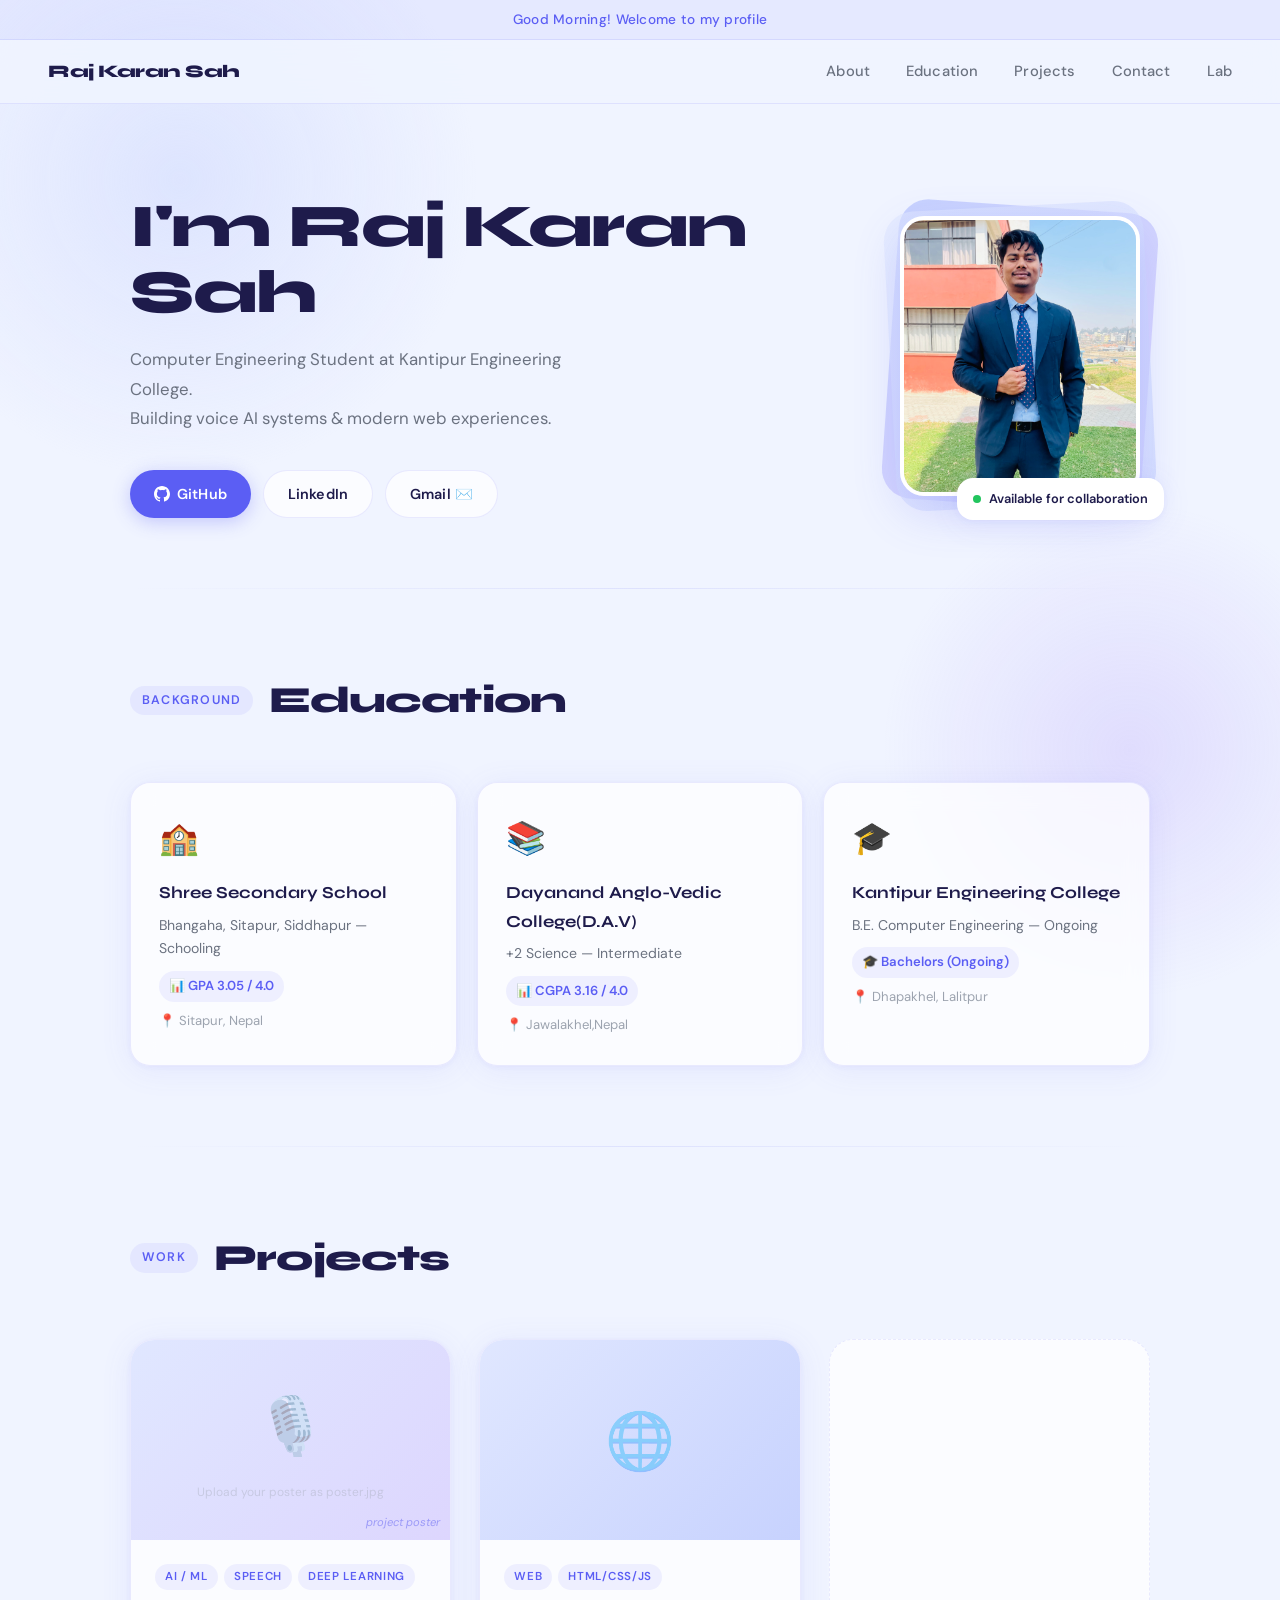
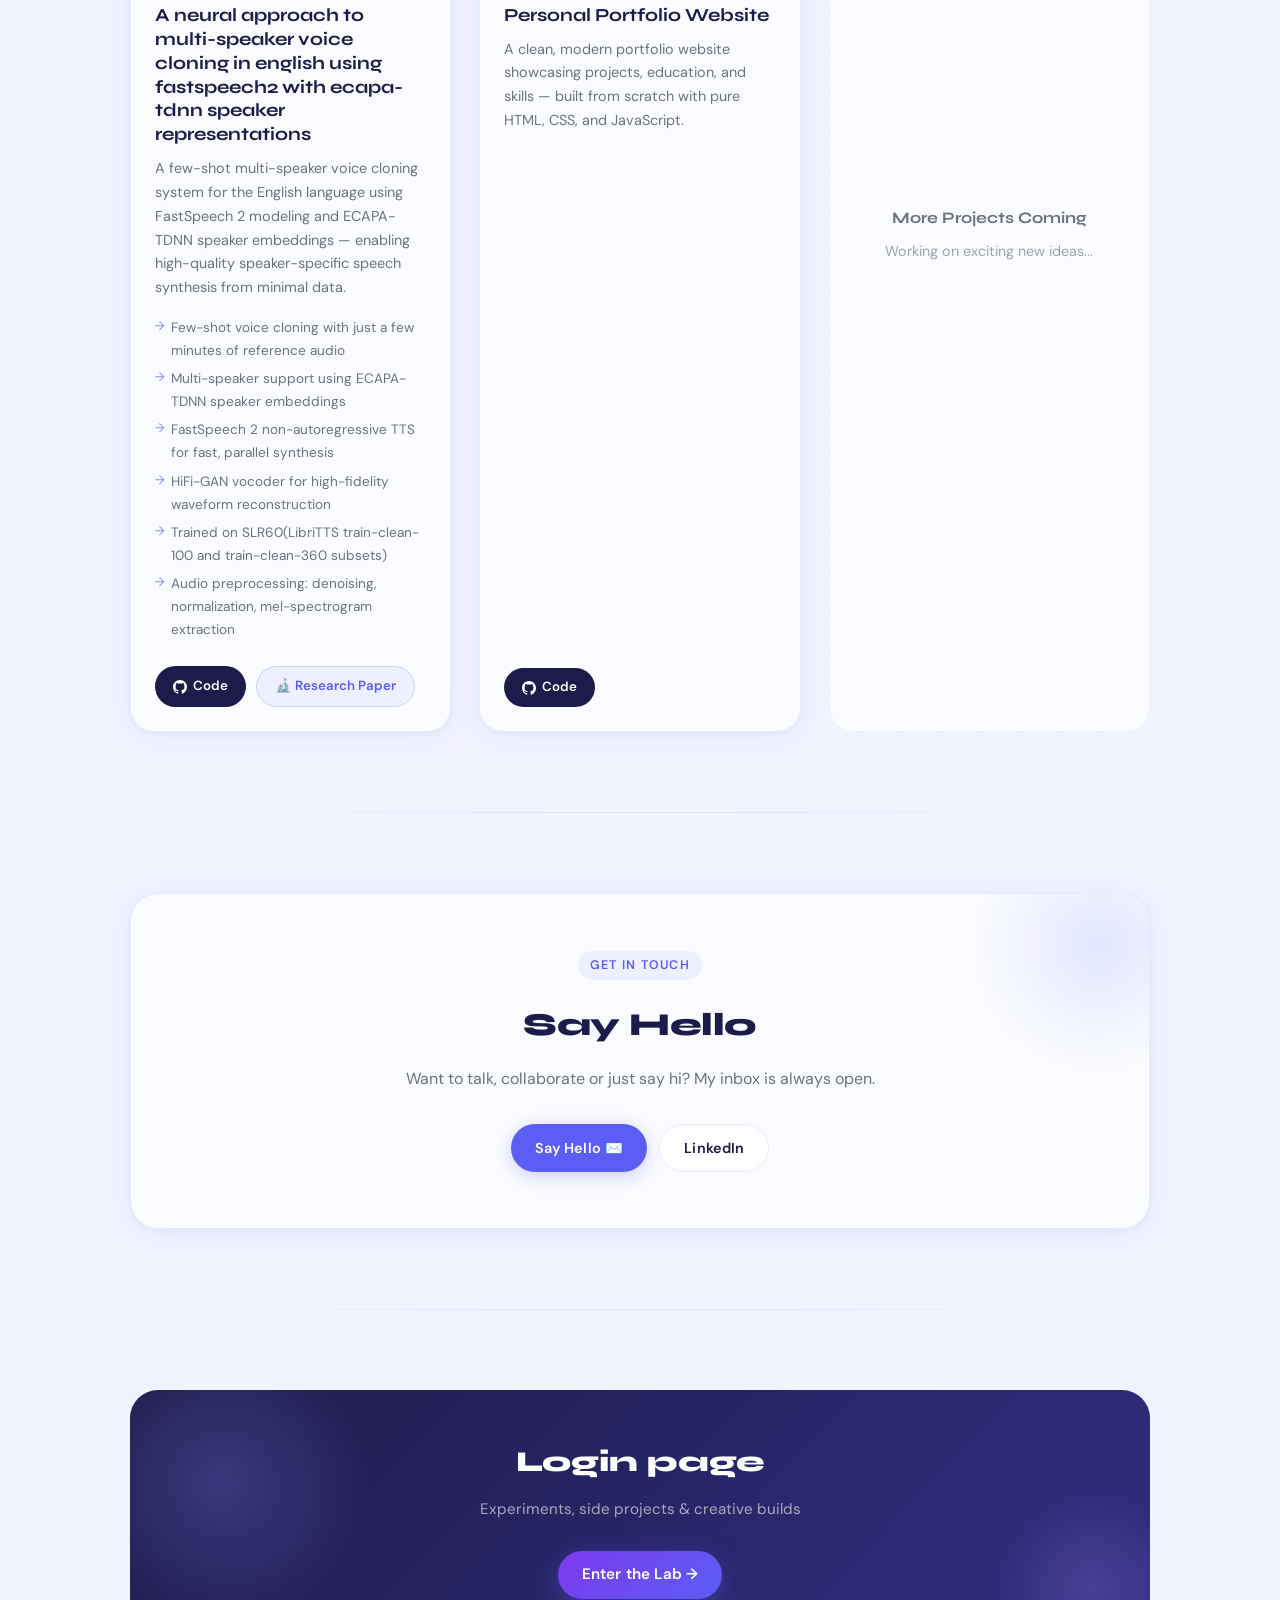
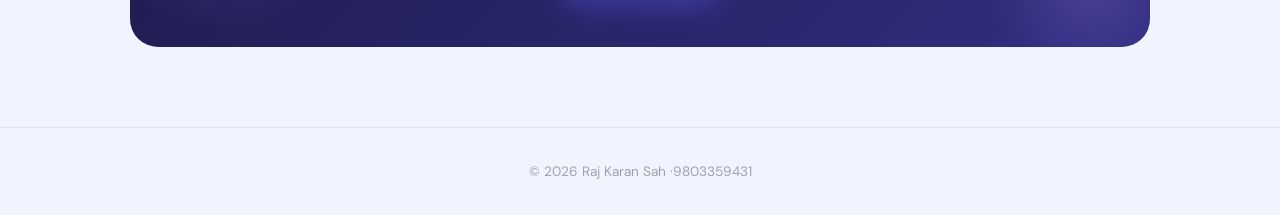
==== commit d928092f: "Update index.html" ====
--- a/index.html
+++ b/index.html
@@ -530,6 +530,9 @@
   opacity: 1;
   transform: translateY(0);
 }
+/* Fallback - always show content after 1s even if observer fails */
+.reveal { animation: fallbackShow 0s 1s forwards; }
+@keyframes fallbackShow { to { opacity: 1; transform: translateY(0); } }
 
 @media (max-width: 768px) {
   .hero { flex-direction: column-reverse; gap: 36px; padding: 50px 20px 40px; text-align: center; }
@@ -617,7 +620,7 @@
       <div class="edu-title">Dayanand Anglo-Vedic College(D.A.V)</div>
       <div class="edu-sub">+2 Science — Intermediate</div>
       <div class="edu-gpa">📊 CGPA 3.16 / 4.0</div>
-      <div class="edu-loc">📍 jawalakhel,Nepal</div>
+      <div class="edu-loc">📍 Jawalakhel,Nepal</div>
     </a>
 
     <a href="https://kec.edu.np/" target="_blank" class="edu-card reveal" style="transition-delay:.15s">
@@ -658,16 +661,16 @@
           <span class="proj-tag">Speech</span>
           <span class="proj-tag">Deep Learning</span>
         </div>
-        <div class="proj-title">Clone-The-Tone: Nepali Voice Cloning System</div>
+        <div class="proj-title">A neural approach to multi-speaker voice cloning in english using fastspeech2 with ecapa-tdnn speaker representations</div>
         <div class="proj-desc">
-          A few-shot multi-speaker voice cloning system for the Nepali language using FastSpeech 2 acoustic modeling and ECAPA-TDNN speaker embeddings — enabling high-quality speaker-specific speech synthesis from minimal data.
+          A few-shot multi-speaker voice cloning system for the English language using FastSpeech 2 modeling and ECAPA-TDNN speaker embeddings — enabling high-quality speaker-specific speech synthesis from minimal data.
         </div>
         <ul class="proj-features">
           <li>Few-shot voice cloning with just a few minutes of reference audio</li>
           <li>Multi-speaker support using ECAPA-TDNN speaker embeddings</li>
           <li>FastSpeech 2 non-autoregressive TTS for fast, parallel synthesis</li>
           <li>HiFi-GAN vocoder for high-fidelity waveform reconstruction</li>
-          <li>Trained on SLR43, SLR143 & SLR54 Nepali speech datasets</li>
+          <li>Trained on SLR60(LibriTTS train-clean-100 and train-clean-360 subsets)</li>
           <li>Audio preprocessing: denoising, normalization, mel-spectrogram extraction</li>
         </ul>
         <div class="proj-links">
@@ -719,7 +722,7 @@
 <section class="section" id="contact">
   <div class="contact-wrap reveal">
     <div class="section-tag" style="display:inline-block; margin-bottom:18px;">Get In Touch</div>
-    <div class="contact-title">Say Hello 👋</div>
+    <div class="contact-title">Say Hello </div>
     <div class="contact-sub">Want to talk, collaborate or just say hi? My inbox is always open.</div>
     <div style="display:flex; gap:12px; justify-content:center; flex-wrap:wrap;">
       <a href="/cdn-cgi/l/email-protection#[base64]" class="btn btn-primary">Say Hello ✉️</a>
@@ -733,7 +736,7 @@
 <!-- LAB (shifted to bottom) -->
 <section class="section" id="lab">
   <div class="lab-wrap reveal">
-    <div class="lab-title">🧪 The Lab</div>
+    <div class="lab-title">Login page</div>
     <div class="lab-sub">Experiments, side projects & creative builds</div>
     <a href="lab.html" class="btn btn-lab">
       Enter the Lab →
@@ -742,15 +745,32 @@
 </section>
 
 <footer>
-  <p>© 2026 Raj Karan Sah · Made with ☕ in Nepal</p>
+  <p>© 2026 Raj Karan Sah ·9803359431</p>
 </footer>
 
-<script data-cfasync="false" src="/cdn-cgi/scripts/5c5dd728/cloudflare-static/email-decode.min.js"></script><script>
+<script>
 // Greeting
 function setGreeting() {
   const h = new Date().getHours();
-  let g = h < 12 ? "🌅 Good Morning! Welcome to my profile"
-        : h < 18 ? "☀️ Good Afternoon! Welcome to my profile"
-        : h < 21 ? "🌇 Good Evening! Welcome to my profile"
-        : "🌙 Good Night! Thanks for visiting";
-  docu
+  let g = h < 12 ? "Good Morning! Welcome to my profile"
+        : h < 18 ? "Good Afternoon! Welcome to my profile"
+        : h < 21 ? "Good Evening! Welcome to my profile"
+        : "Good Night! Thanks for visiting";
+  document.getElementById("greetingBar").innerText = g;
+}
+setGreeting();
+
+// Scroll reveal - immediately show elements already in viewport
+const observer = new IntersectionObserver((entries) => {
+  entries.forEach(e => { if (e.isIntersecting) e.target.classList.add('visible'); });
+}, { threshold: 0.05, rootMargin: '0px 0px -20px 0px' });
+
+document.querySelectorAll('.reveal').forEach(el => {
+  const rect = el.getBoundingClientRect();
+  if (rect.top < window.innerHeight) {
+    el.classList.add('visible');
+  } else {
+    observer.observe(el);
+  }
+});
+</script>
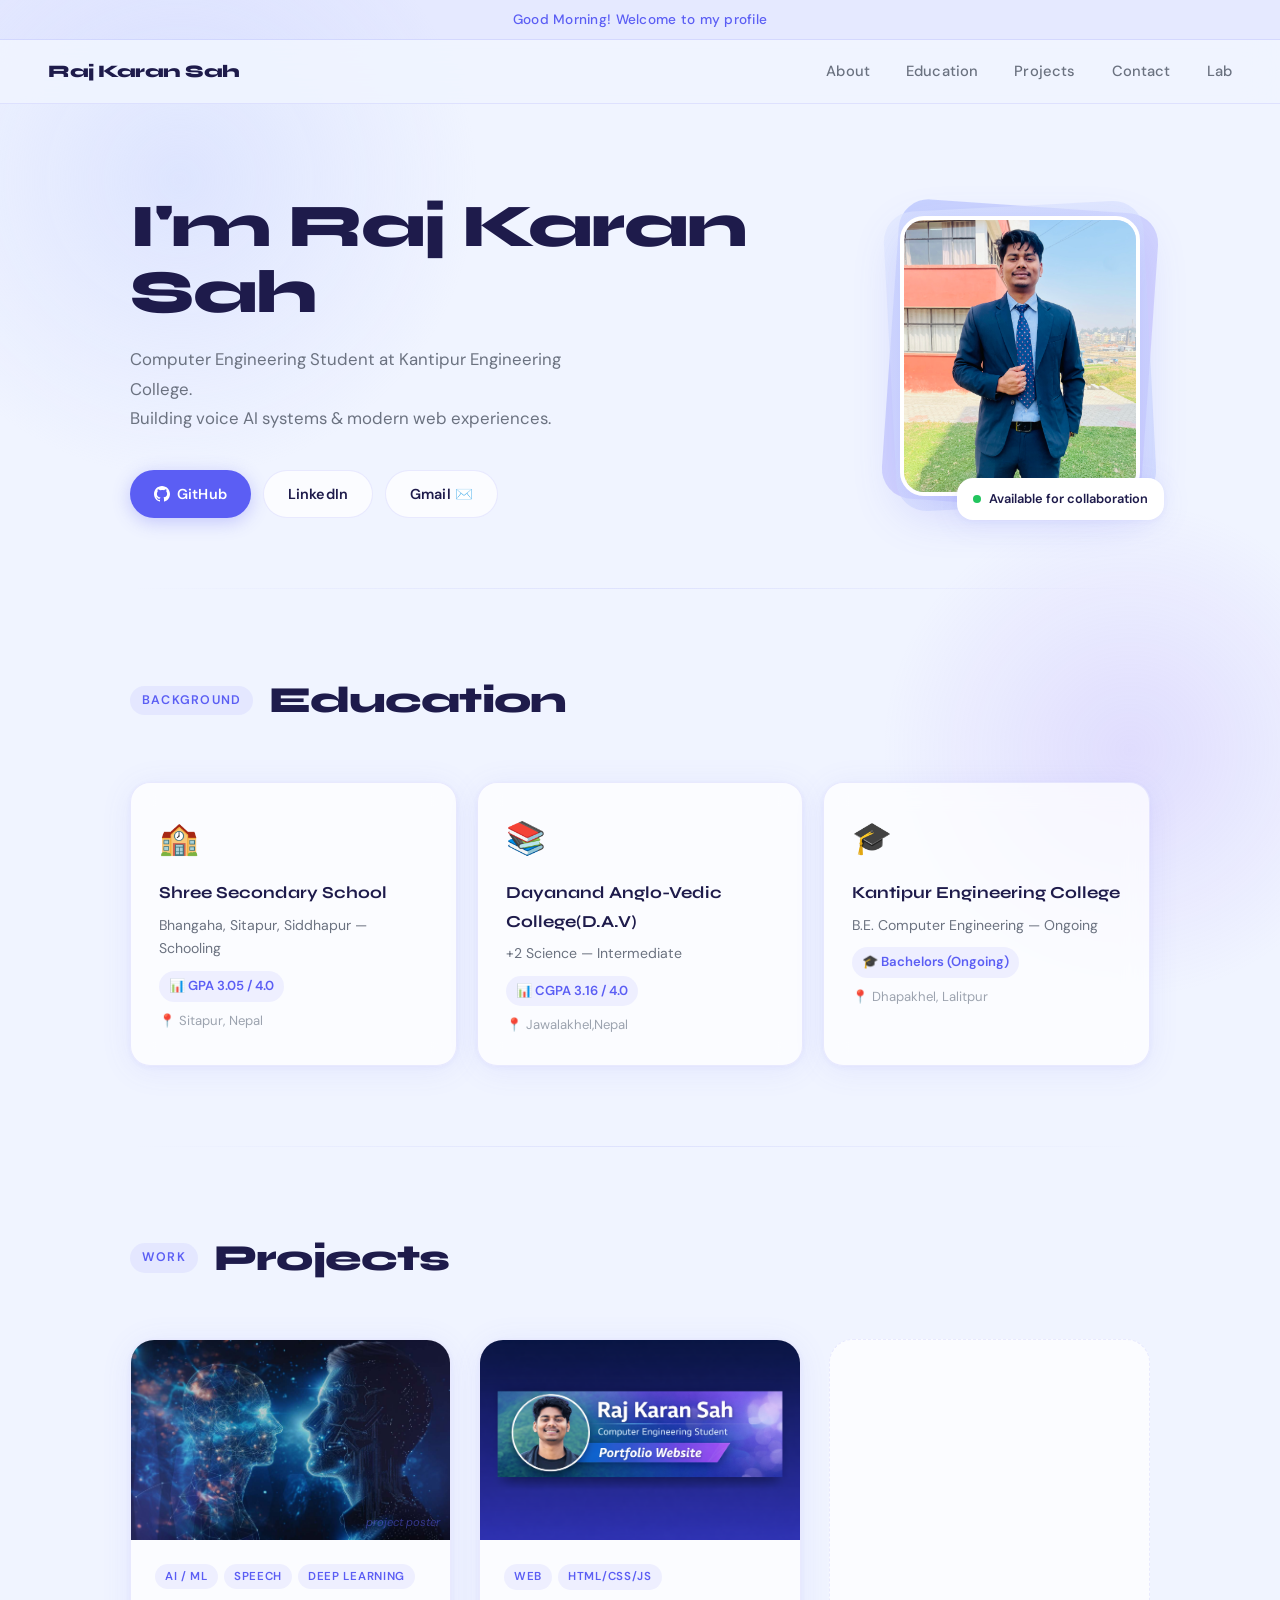
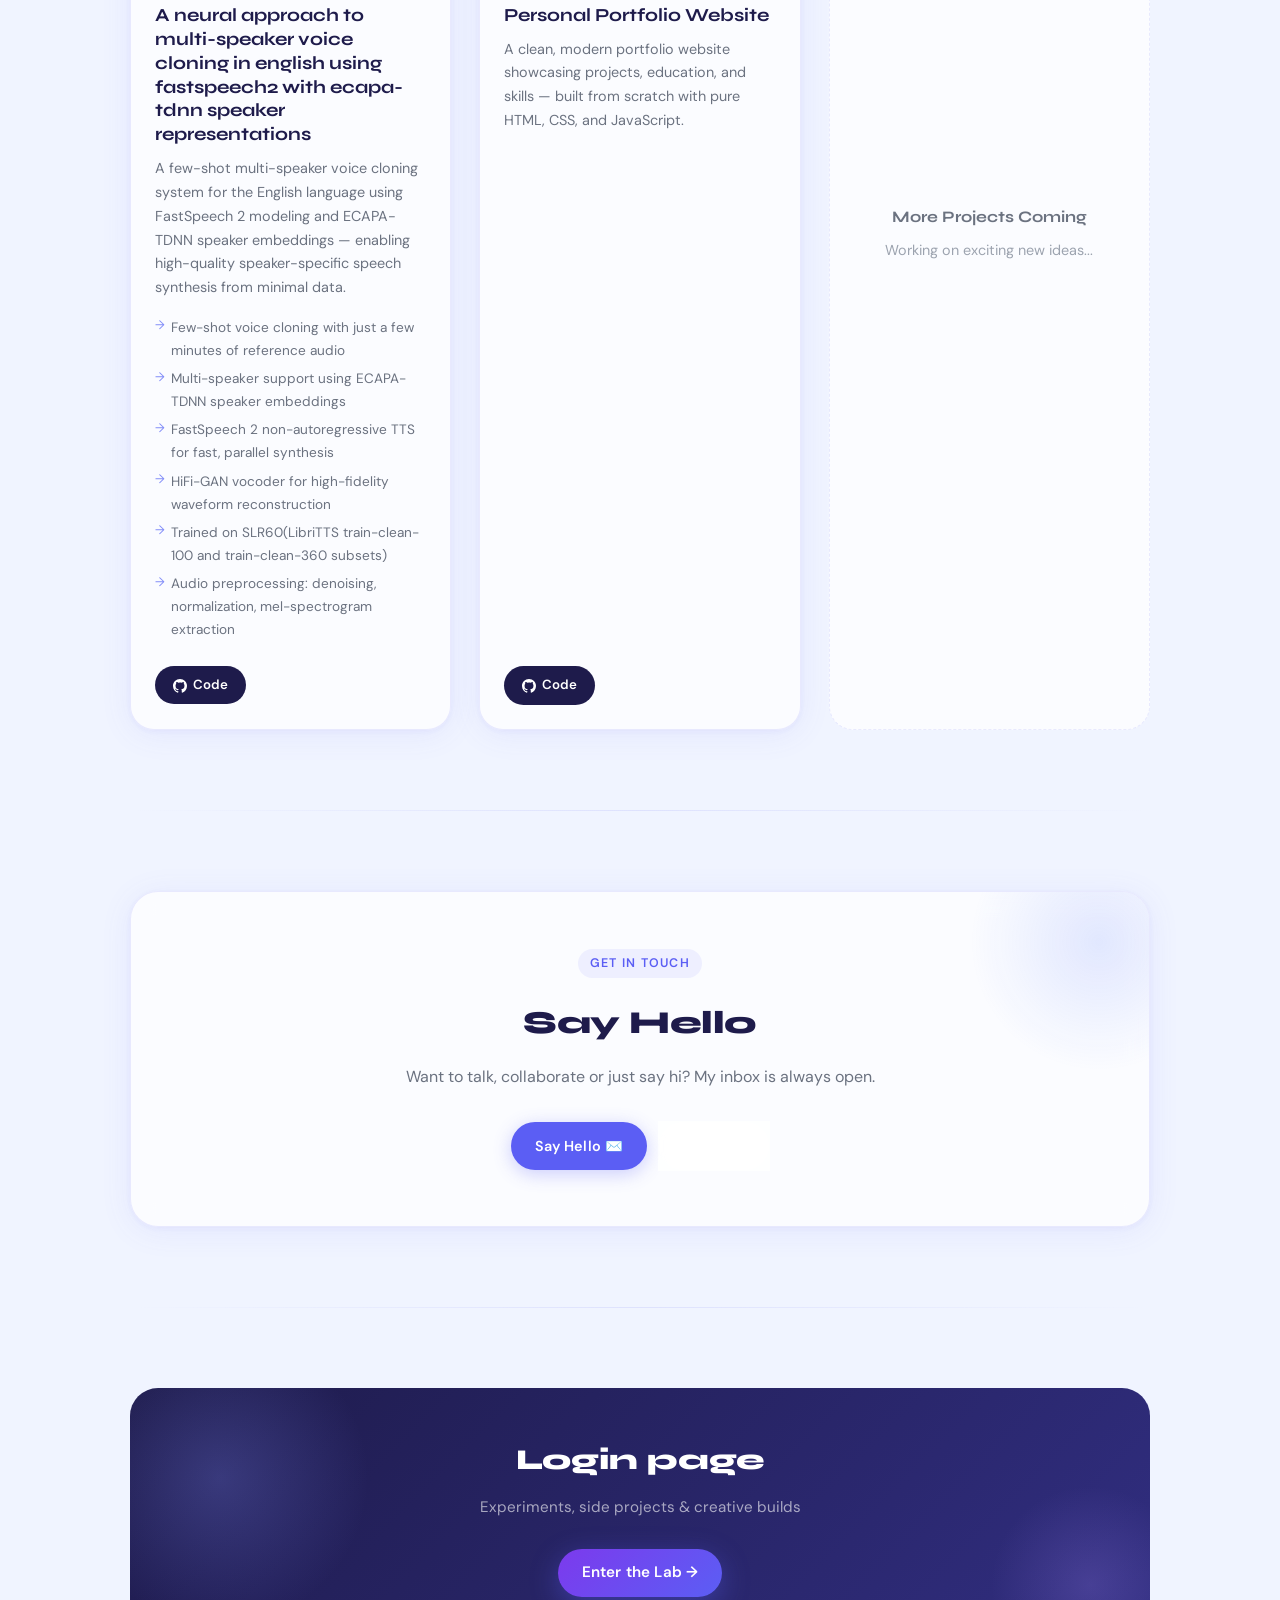
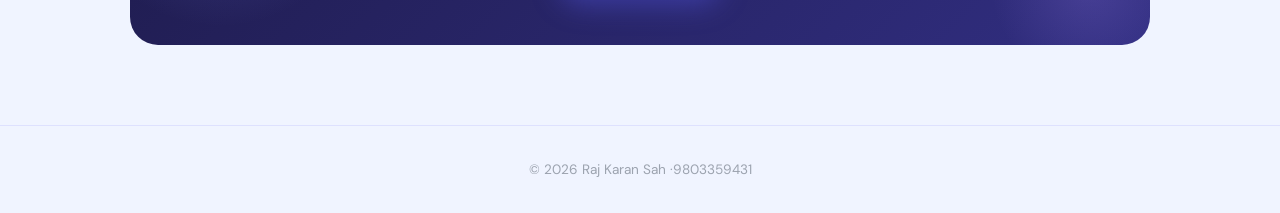
==== commit dc9626a6: "Update index.html" ====
--- a/index.html
+++ b/index.html
@@ -678,16 +678,15 @@
             <svg width="14" height="14" viewBox="0 0 24 24" fill="currentColor"><path d="M12 0C5.37 0 0 5.37 0 12c0 5.3 3.44 9.8 8.21 11.39.6.11.82-.26.82-.58v-2.03c-3.34.72-4.04-1.61-4.04-1.61-.55-1.38-1.33-1.75-1.33-1.75-1.09-.74.08-.73.08-.73 1.2.08 1.84 1.24 1.84 1.24 1.07 1.83 2.81 1.3 3.49 1 .11-.78.42-1.3.76-1.6-2.67-.3-5.47-1.33-5.47-5.93 0-1.31.47-2.38 1.24-3.22-.13-.3-.54-1.52.12-3.18 0 0 1.01-.32 3.3 1.23a11.5 11.5 0 0 1 3-.4c1.02 0 2.04.14 3 .4 2.28-1.55 3.29-1.23 3.29-1.23.66 1.66.25 2.88.12 3.18.77.84 1.24 1.91 1.24 3.22 0 4.61-2.81 5.63-5.48 5.92.43.37.81 1.1.81 2.22v3.29c0 .32.22.7.83.58C20.57 21.8 24 17.3 24 12c0-6.63-5.37-12-12-12z"/></svg>
             Code
           </a>
-          <a href="#" class="proj-link proj-link-secondary">🔬 Research Paper</a>
         </div>
       </div>
     </div>
 
     <!-- Portfolio Project -->
     <div class="proj-card reveal" style="transition-delay:.1s">
-      <div class="proj-img-wrap" style="background: linear-gradient(135deg,#e0e7ff,#c7d2fe);">
-        <div class="proj-img-placeholder">🌐</div>
-      </div>
+      <div class="proj-img-wrap">
+  <img src="portfolio_poster.png" alt="Portfolio Website">
+</div>
       <div class="proj-body">
         <div class="proj-tags">
           <span class="proj-tag">Web</span>
@@ -698,7 +697,7 @@
           A clean, modern portfolio website showcasing projects, education, and skills — built from scratch with pure HTML, CSS, and JavaScript.
         </div>
         <div class="proj-links">
-          <a href="https://github.com/r-curan" target="_blank" class="proj-link proj-link-code">
+          <a href="https://github.com/r-curan/r-curan.github.io" target="_blank" class="proj-link proj-link-code">
             <svg width="14" height="14" viewBox="0 0 24 24" fill="currentColor"><path d="M12 0C5.37 0 0 5.37 0 12c0 5.3 3.44 9.8 8.21 11.39.6.11.82-.26.82-.58v-2.03c-3.34.72-4.04-1.61-4.04-1.61-.55-1.38-1.33-1.75-1.33-1.75-1.09-.74.08-.73.08-.73 1.2.08 1.84 1.24 1.84 1.24 1.07 1.83 2.81 1.3 3.49 1 .11-.78.42-1.3.76-1.6-2.67-.3-5.47-1.33-5.47-5.93 0-1.31.47-2.38 1.24-3.22-.13-.3-.54-1.52.12-3.18 0 0 1.01-.32 3.3 1.23a11.5 11.5 0 0 1 3-.4c1.02 0 2.04.14 3 .4 2.28-1.55 3.29-1.23 3.29-1.23.66 1.66.25 2.88.12 3.18.77.84 1.24 1.91 1.24 3.22 0 4.61-2.81 5.63-5.48 5.92.43.37.81 1.1.81 2.22v3.29c0 .32.22.7.83.58C20.57 21.8 24 17.3 24 12c0-6.63-5.37-12-12-12z"/></svg>
             Code
           </a>
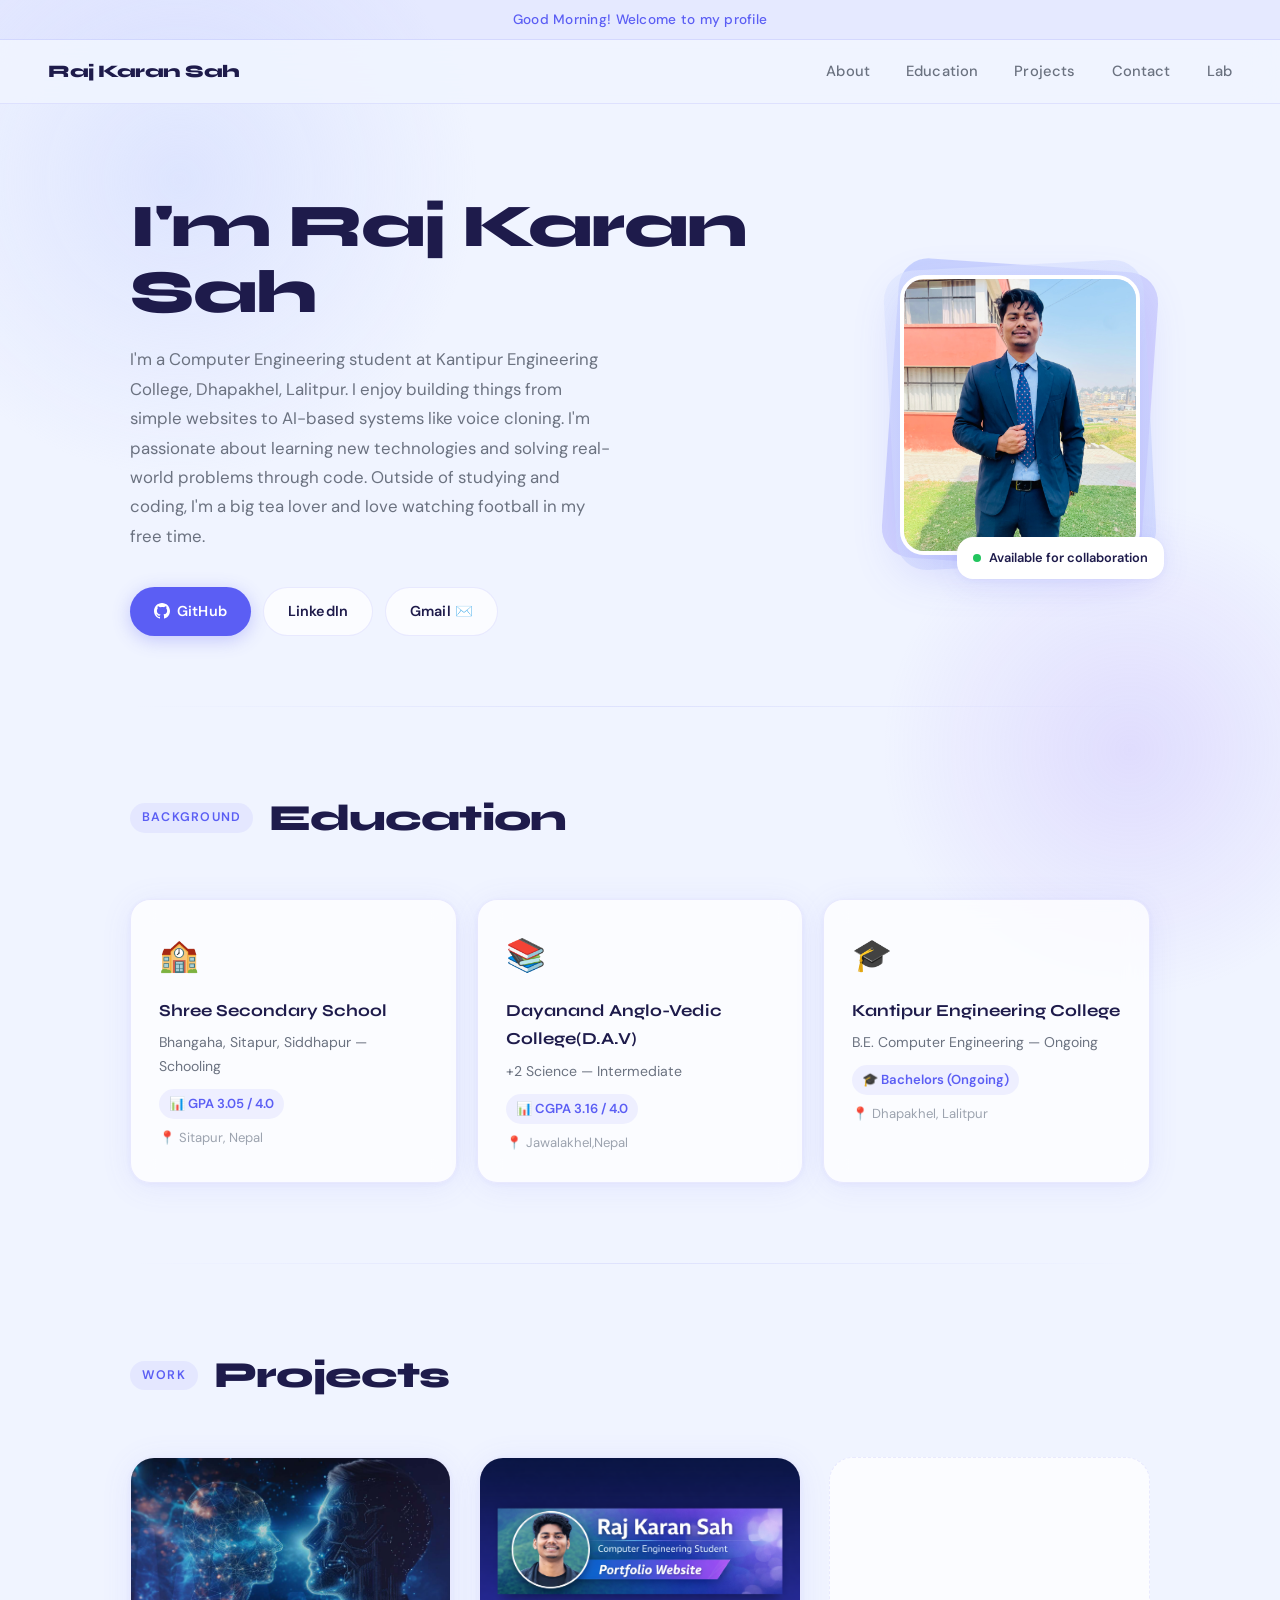
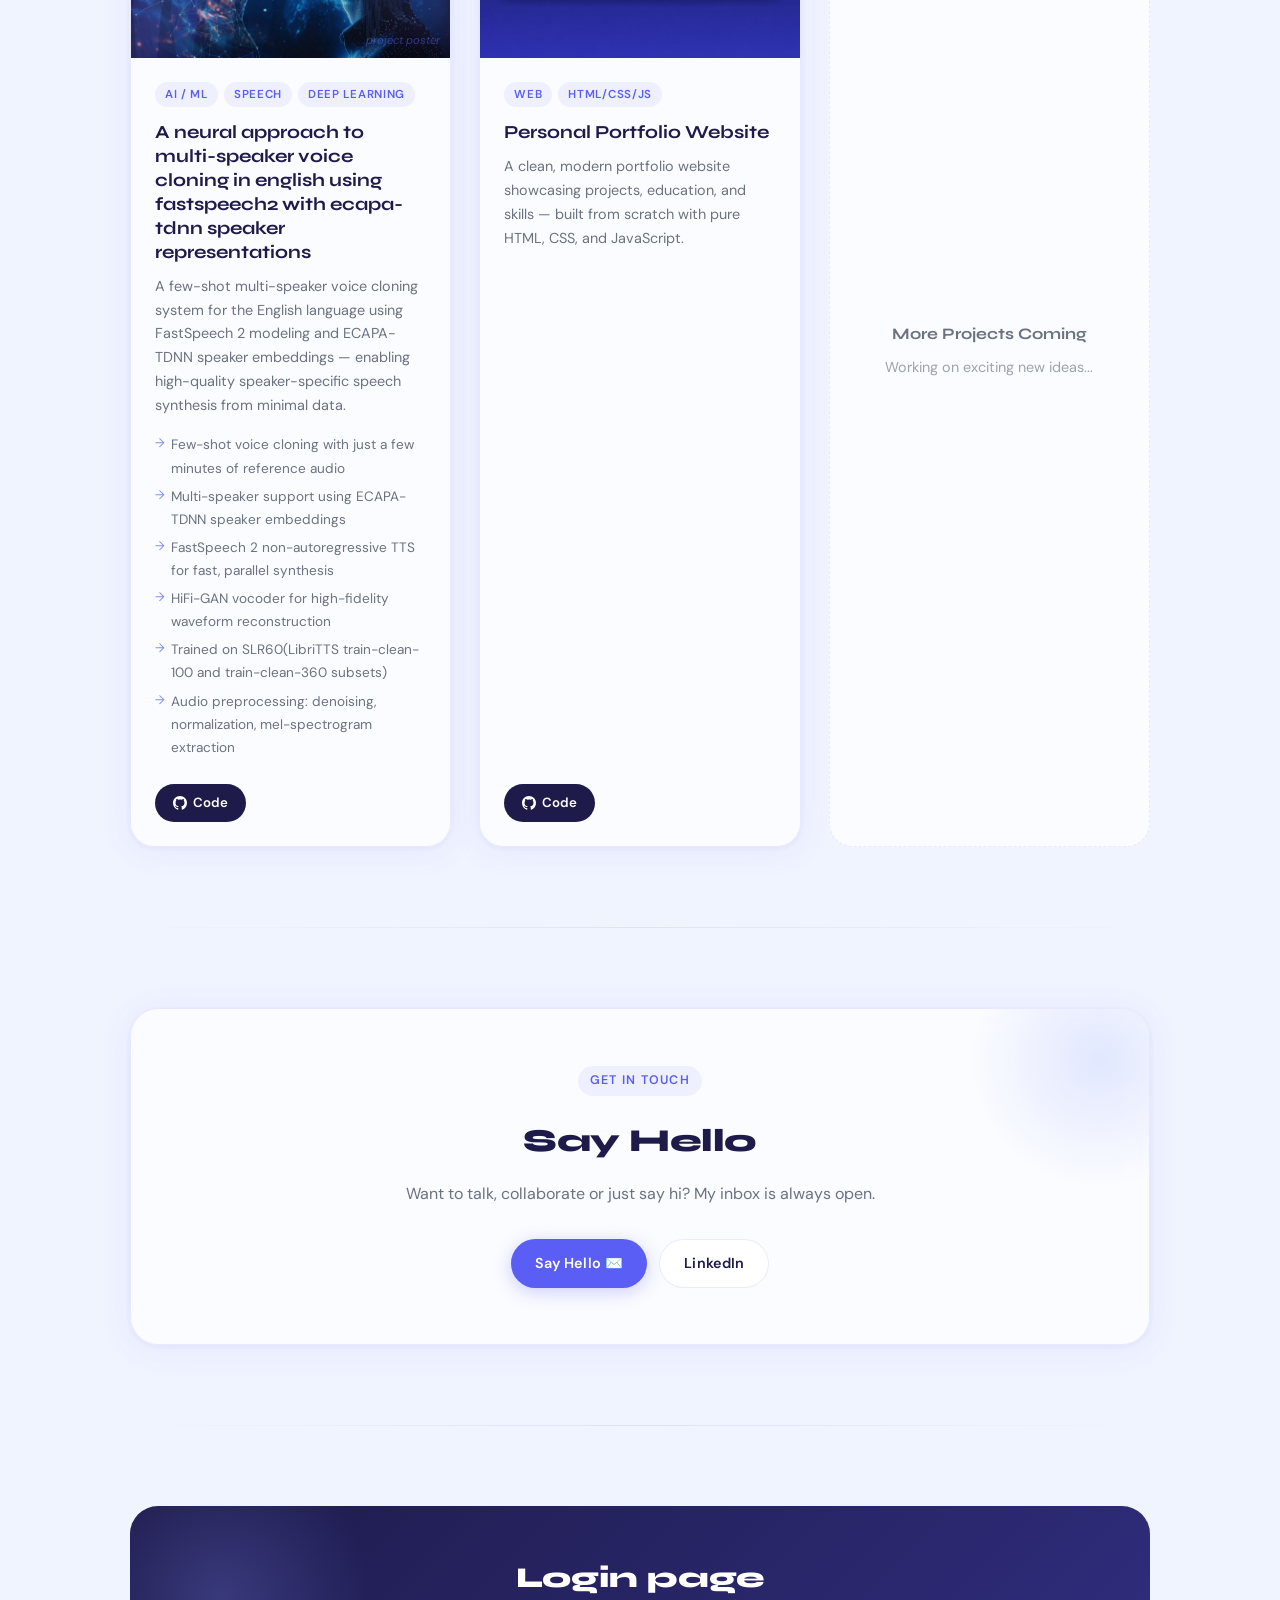
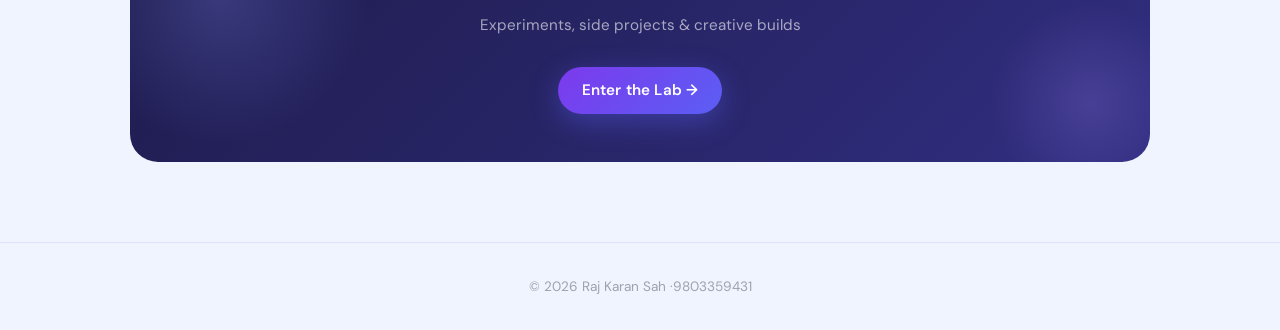
==== commit d7d0a8c5: "Update index.html" ====
--- a/index.html
+++ b/index.html
@@ -571,8 +571,11 @@
       I'm <span>Raj Karan</span><br>Sah
     </h1>
     <p class="hero-desc">
-      Computer Engineering Student at Kantipur Engineering College.<br>
-      Building voice AI systems & modern web experiences.
+      I'm a Computer Engineering student at Kantipur Engineering College, Dhapakhel, Lalitpur. 
+      I enjoy building things from simple websites to AI-based systems like voice cloning.
+      I'm passionate about learning new technologies and solving real-world problems through code.
+      
+      Outside of studying and coding, I'm a big tea lover and love watching football in my free time.
     </p>
     <div class="hero-buttons">
       <a href="https://github.com/r-curan" class="btn btn-primary" target="_blank">
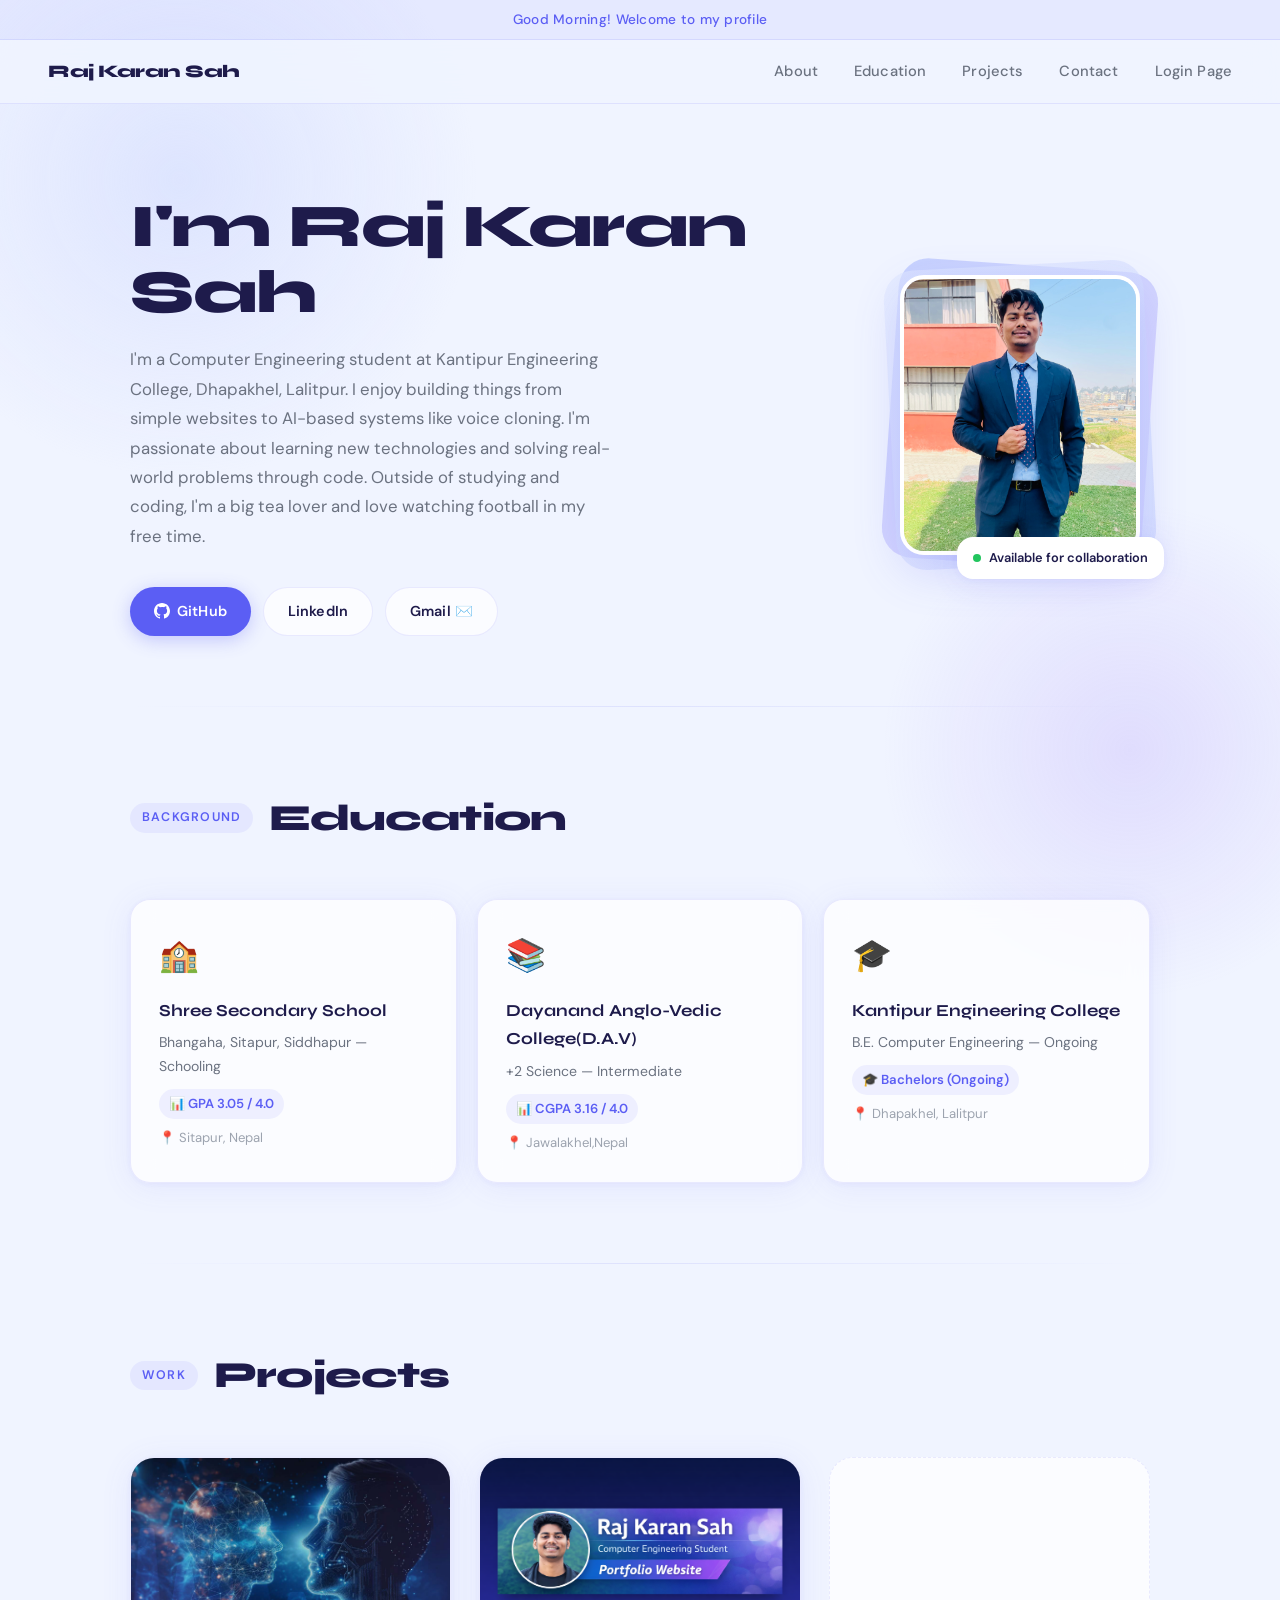
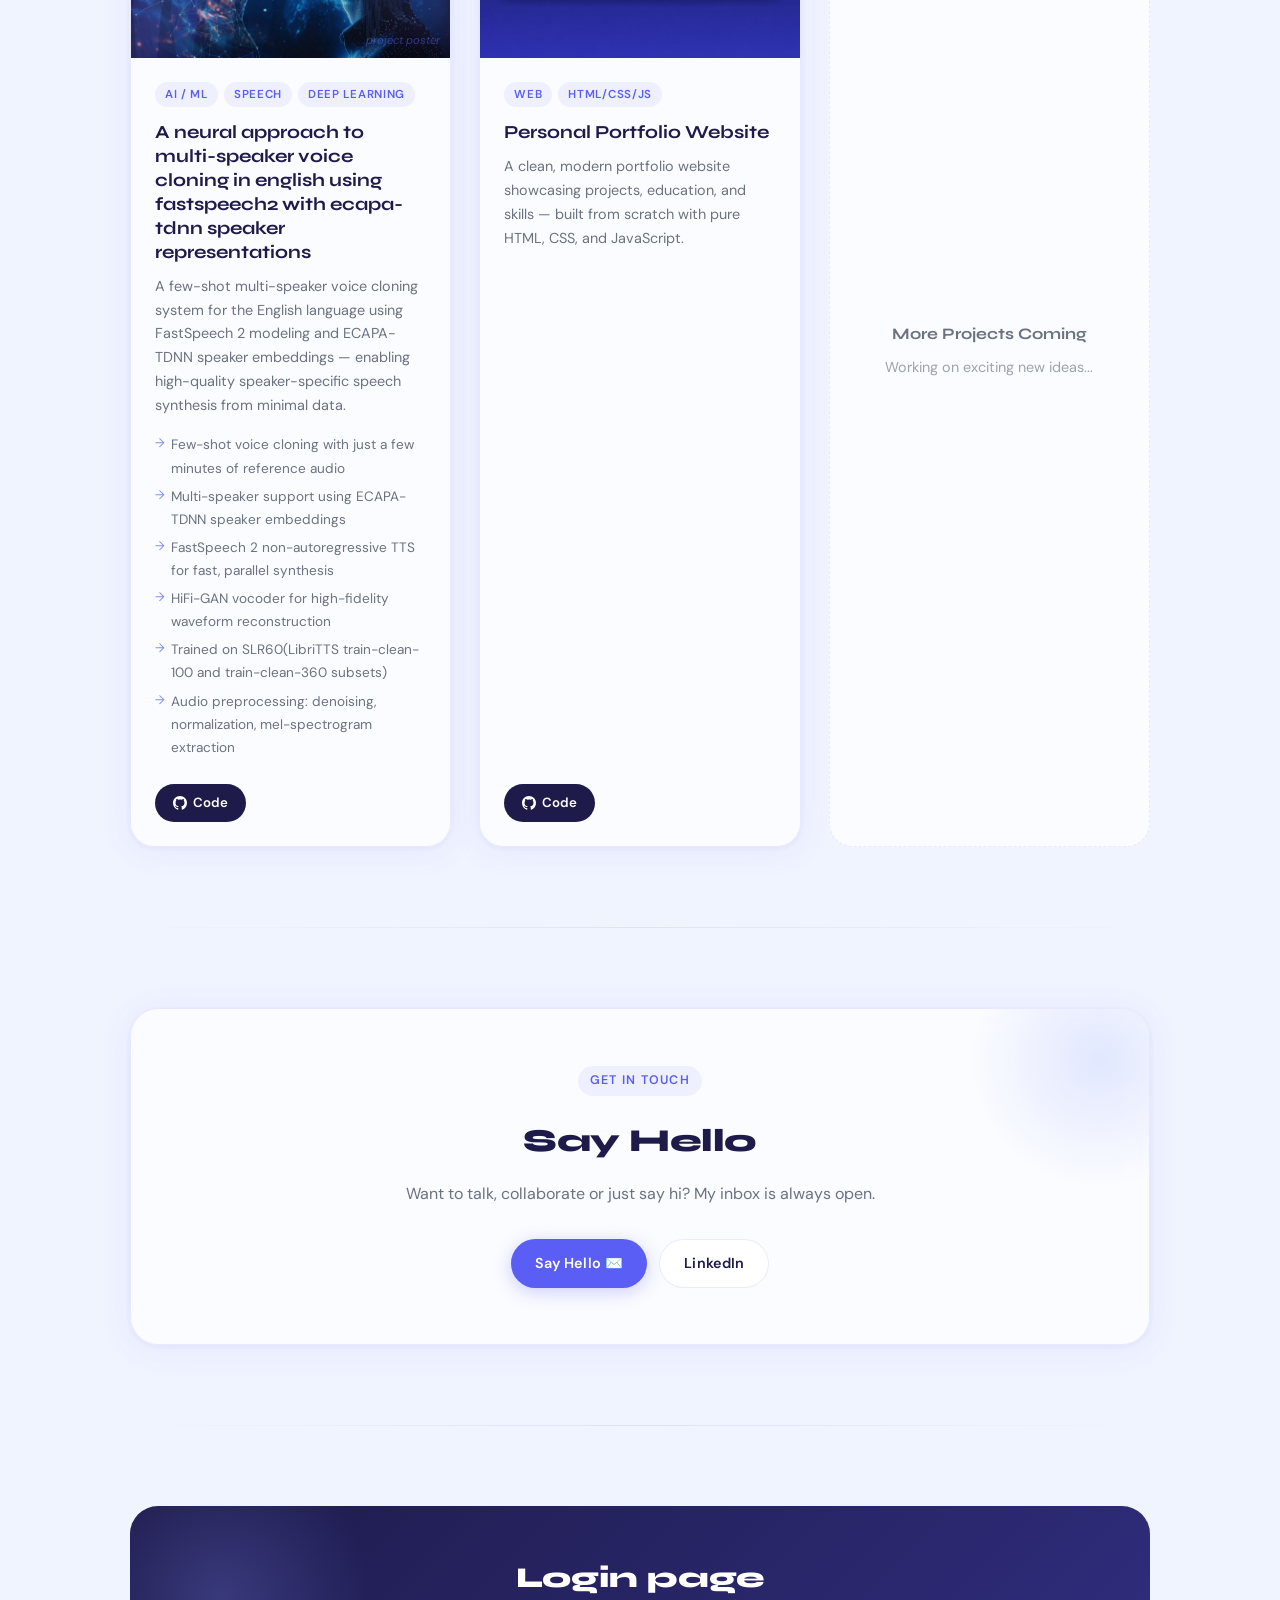
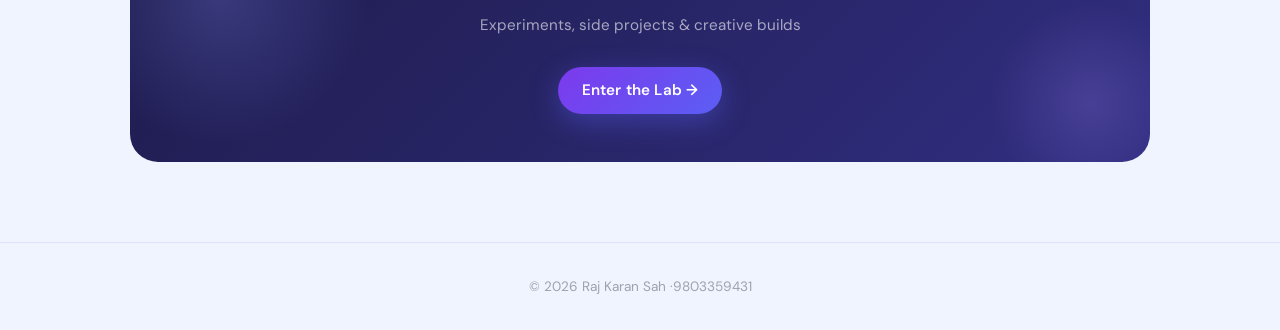
==== commit 4e5348af: "Update index.html" ====
--- a/index.html
+++ b/index.html
@@ -559,7 +559,7 @@
     <a href="#education">Education</a>
     <a href="#projects">Projects</a>
     <a href="#contact">Contact</a>
-    <a href="#lab">Lab</a>
+    <a href="#lab">Login Page</a>
   </div>
 </nav>
 
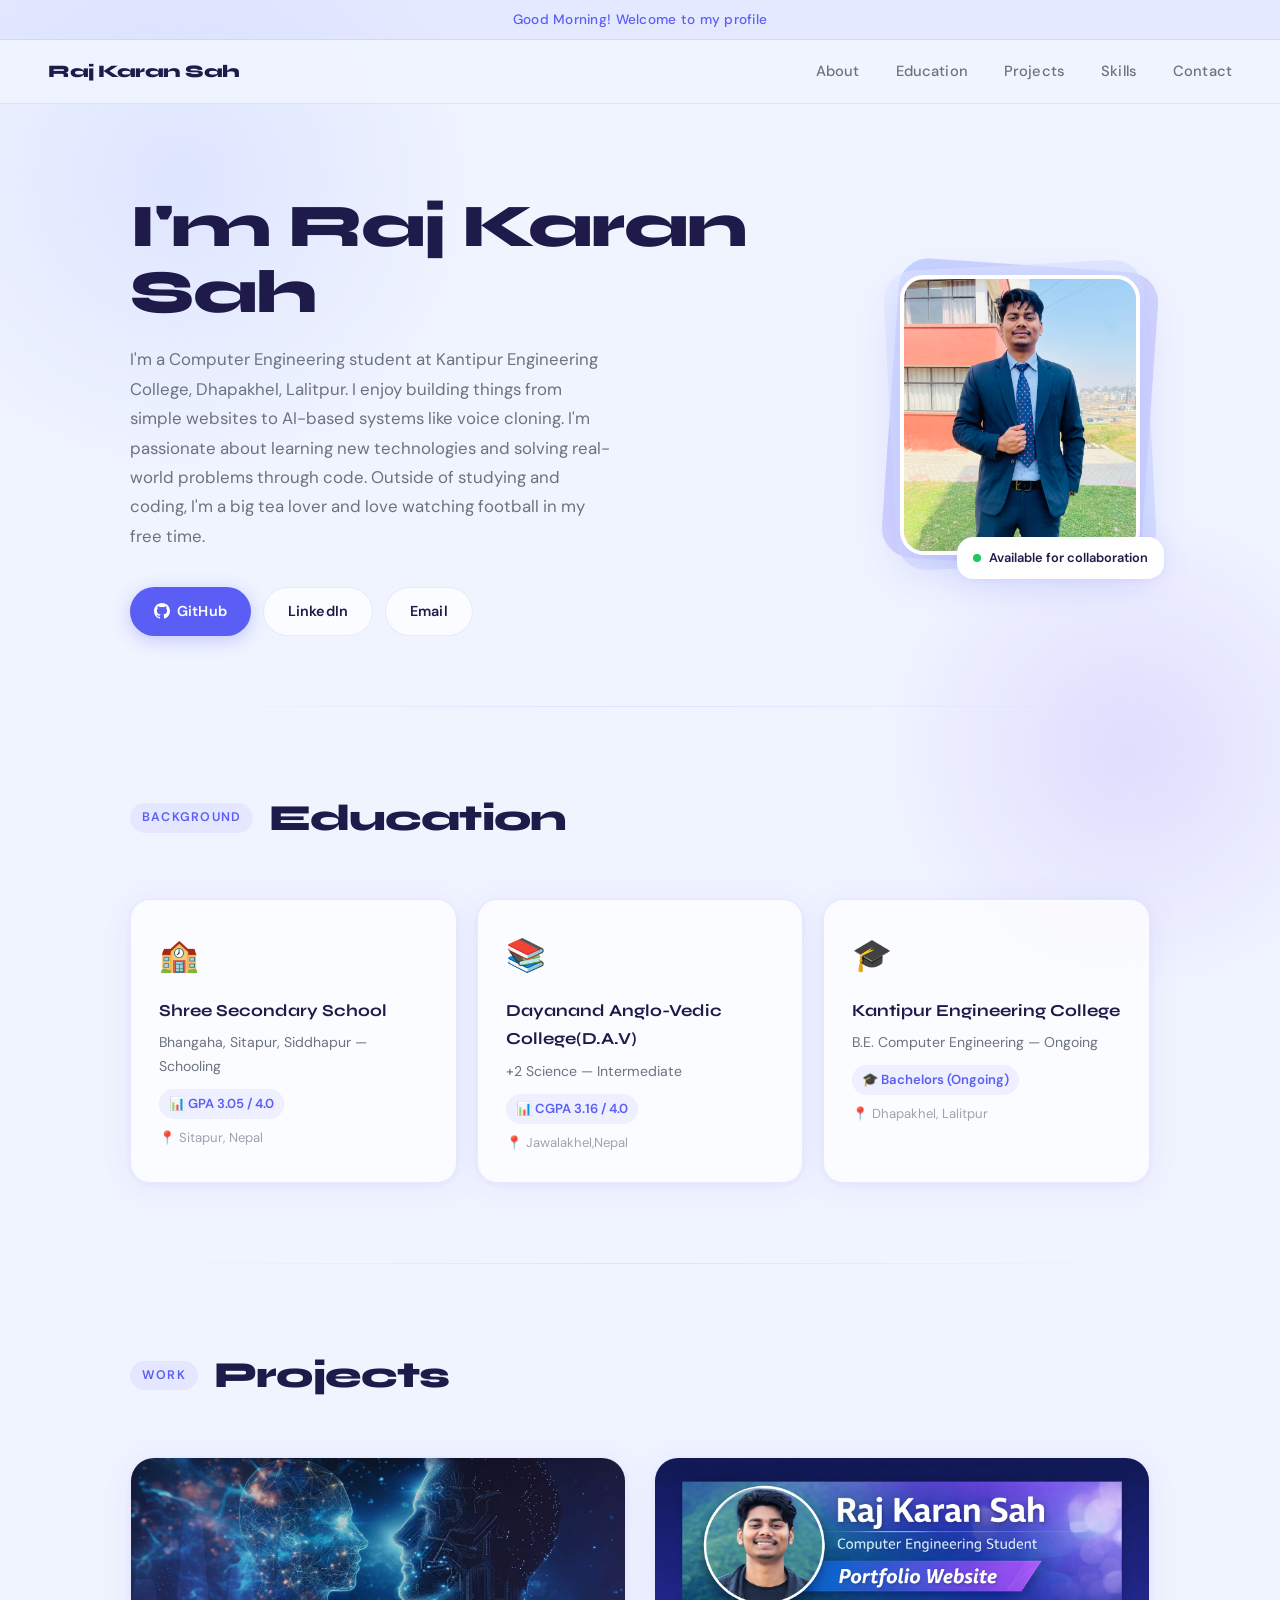
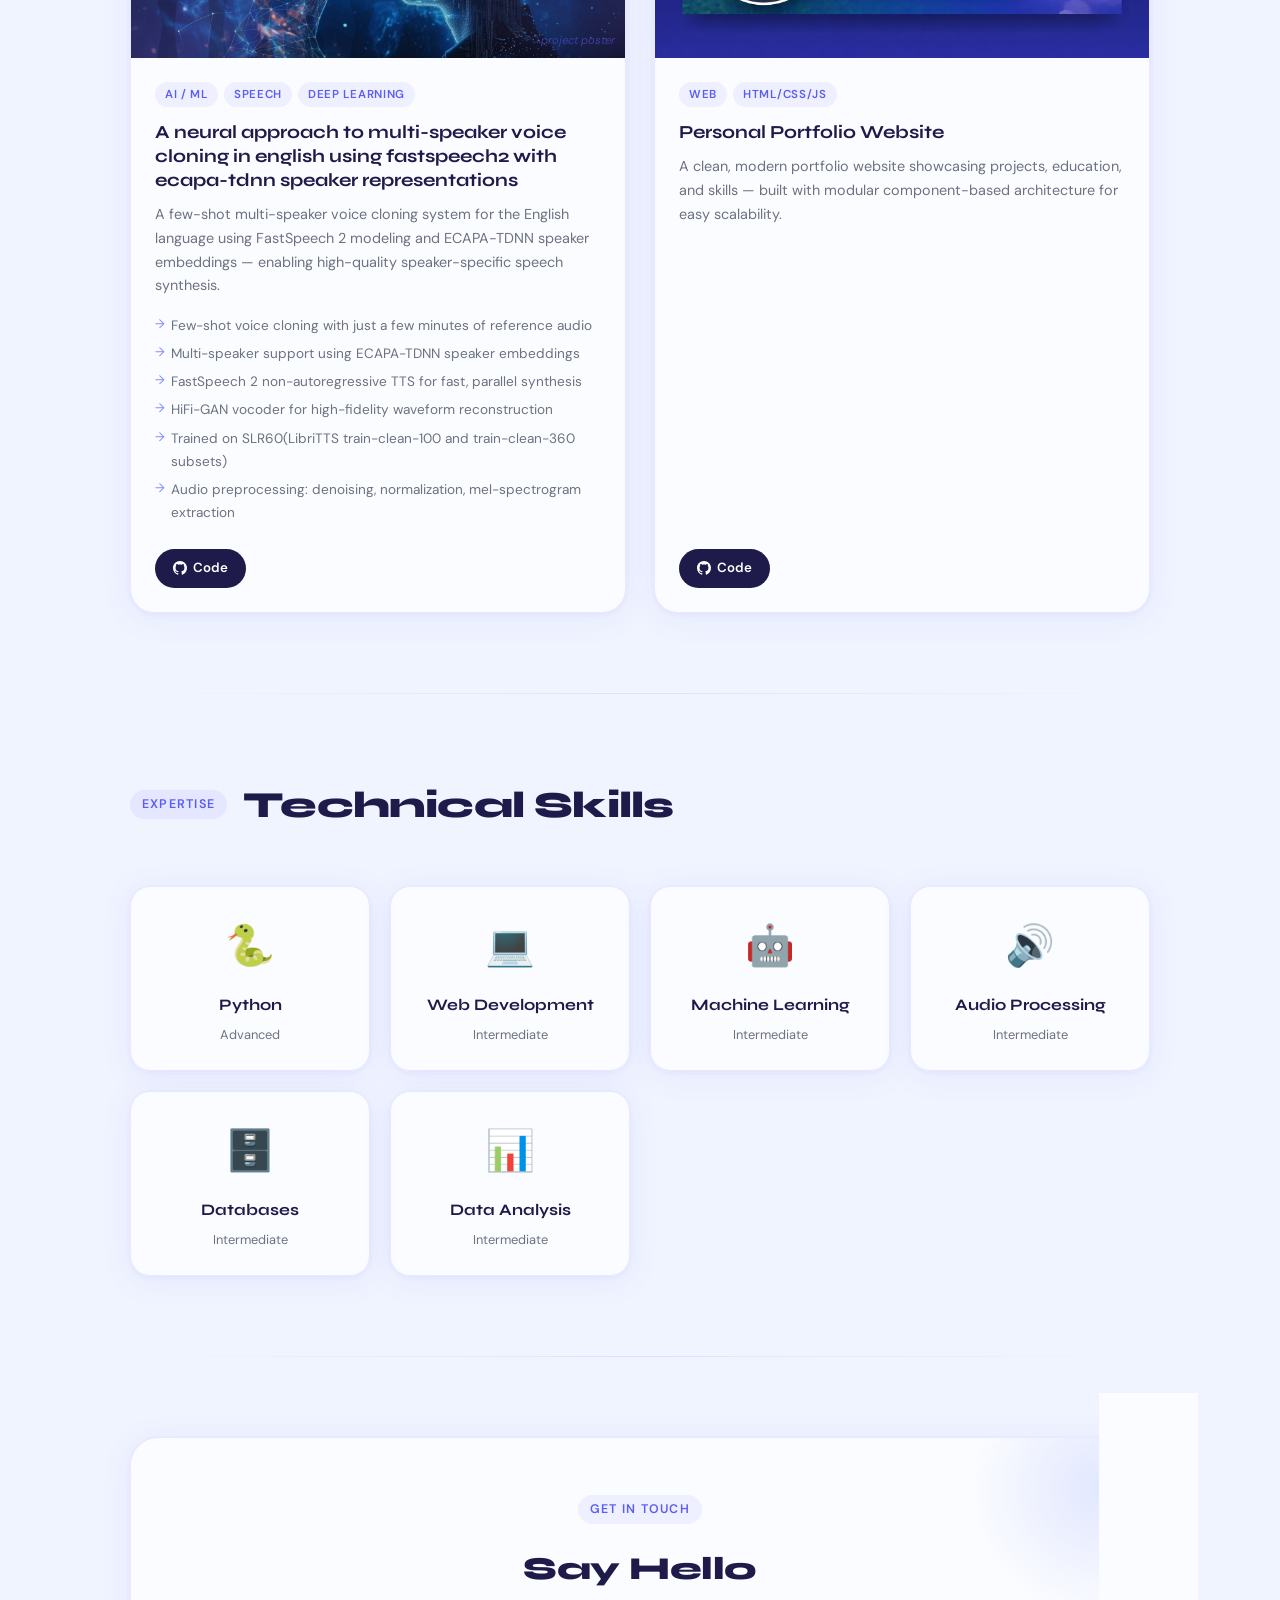
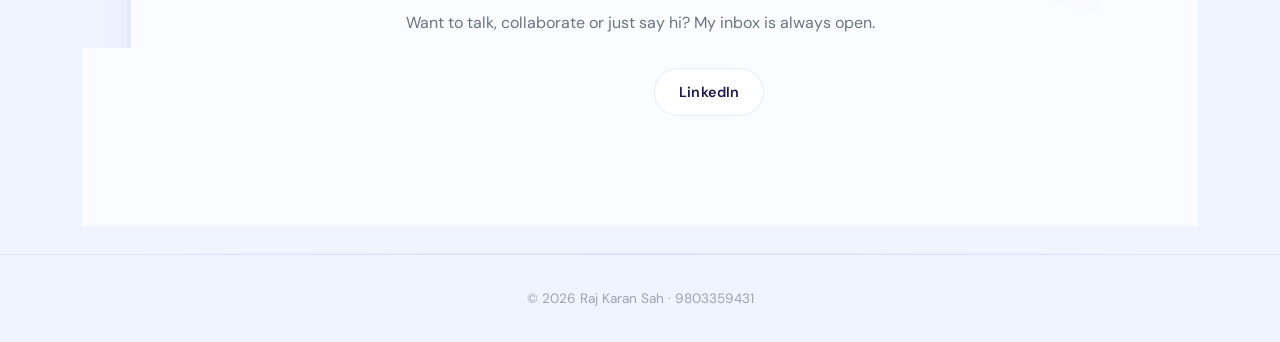
==== commit e70e7b81: "refactor: replace index.html with component-based structure - removed lab section, added skills sect" ====
--- a/index.html
+++ b/index.html
@@ -1,778 +1,106 @@
 <!DOCTYPE html>
 <html lang="en">
 <head>
-<meta charset="UTF-8">
-<meta name="viewport" content="width=device-width, initial-scale=1.0">
-<title>Raj Karan Sah — Portfolio</title>
-<link href="https://fonts.googleapis.com/css2?family=Syne:wght@400;600;700;800&family=DM+Sans:ital,wght@0,300;0,400;0,500;1,300&display=swap" rel="stylesheet">
-<style>
-:root {
-  --bg: #f0f4ff;
-  --bg2: #e8eeff;
-  --surface: rgba(255,255,255,0.72);
-  --surface2: rgba(255,255,255,0.5);
-  --border: rgba(99,102,241,0.13);
-  --accent: #5b5ef4;
-  --accent2: #818cf8;
-  --accent3: #c7d2fe;
-  --text: #1e1b4b;
-  --muted: #6b7280;
-  --muted2: #9ca3af;
-  --card-shadow: 0 4px 32px rgba(99,102,241,0.09), 0 1.5px 6px rgba(99,102,241,0.06);
-  --card-shadow-hover: 0 12px 48px rgba(99,102,241,0.16), 0 2px 8px rgba(99,102,241,0.10);
-}
-
-* { margin:0; padding:0; box-sizing:border-box; }
-html { scroll-behavior: smooth; }
-
-body {
-  font-family: 'DM Sans', sans-serif;
-  background: var(--bg);
-  color: var(--text);
-  line-height: 1.7;
-  min-height: 100vh;
-  position: relative;
-  overflow-x: hidden;
-}
-
-/* Soft background blobs */
-body::before {
-  content: '';
-  position: fixed;
-  top: -120px; left: -120px;
-  width: 600px; height: 600px;
-  border-radius: 50%;
-  background: radial-gradient(circle, rgba(199,210,254,0.45) 0%, transparent 70%);
-  pointer-events: none;
-  z-index: 0;
-}
-body::after {
-  content: '';
-  position: fixed;
-  bottom: -100px; right: -100px;
-  width: 500px; height: 500px;
-  border-radius: 50%;
-  background: radial-gradient(circle, rgba(167,139,250,0.22) 0%, transparent 70%);
-  pointer-events: none;
-  z-index: 0;
-}
-
-/* NAV */
-nav {
-  position: sticky; top: 0; z-index: 100;
-  background: rgba(240,244,255,0.88);
-  backdrop-filter: blur(18px);
-  border-bottom: 1px solid var(--border);
-  padding: 0 48px;
-  height: 64px;
-  display: flex; align-items: center; justify-content: space-between;
-}
-.nav-logo {
-  font-family: 'Syne', sans-serif;
-  font-weight: 800; font-size: 1.1rem;
-  color: var(--text);
-  letter-spacing: -0.5px;
-}
-.nav-links { display: flex; gap: 36px; }
-.nav-links a {
-  font-family: 'DM Sans', sans-serif;
-  font-weight: 500; font-size: 0.92rem;
-  color: var(--muted);
-  text-decoration: none;
-  transition: color .2s;
-  letter-spacing: 0.01em;
-  position: relative;
-}
-.nav-links a::after {
-  content: '';
-  position: absolute; bottom: -4px; left: 0; right: 0;
-  height: 2px; border-radius: 2px;
-  background: var(--accent);
-  transform: scaleX(0);
-  transition: transform .2s;
-}
-.nav-links a:hover { color: var(--text); }
-.nav-links a:hover::after { transform: scaleX(1); }
-
-/* HERO */
-.hero {
-  position: relative; z-index: 1;
-  max-width: 1100px; margin: 0 auto;
-  padding: 90px 40px 70px;
-  display: flex; align-items: center; gap: 60px;
-}
-.hero-text { flex: 1; }
-.hero-greeting {
-  font-family: 'DM Sans', sans-serif;
-  font-size: 1rem; font-weight: 500;
-  color: var(--accent2);
-  letter-spacing: 0.08em;
-  text-transform: uppercase;
-  margin-bottom: 14px;
-  display: flex; align-items: center; gap: 8px;
-}
-.hero-greeting::before {
-  content: '';
-  display: inline-block; width: 32px; height: 2px;
-  background: var(--accent2); border-radius: 2px;
-}
-.hero-name {
-  font-family: 'Syne', sans-serif;
-  font-size: clamp(2.4rem, 5vw, 3.8rem);
-  font-weight: 800;
-  line-height: 1.08;
-  color: var(--text);
-  letter-spacing: -1.5px;
-  margin-bottom: 20px;
-}
-.hero-name span { color: var(--text); }
-.hero-desc {
-  color: var(--muted);
-  font-size: 1.05rem; font-weight: 400;
-  max-width: 480px;
-  margin-bottom: 36px;
-  line-height: 1.75;
-}
-.hero-buttons { display: flex; flex-wrap: wrap; gap: 12px; }
-.btn {
-  display: inline-flex; align-items: center; gap: 7px;
-  padding: 11px 24px;
-  border-radius: 999px;
-  font-family: 'DM Sans', sans-serif;
-  font-weight: 600; font-size: 0.9rem;
-  text-decoration: none;
-  transition: all .25s;
-  cursor: pointer;
-  border: none;
-  letter-spacing: 0.01em;
-}
-.btn-primary {
-  background: var(--accent);
-  color: white;
-  box-shadow: 0 4px 18px rgba(91,94,244,0.3);
-}
-.btn-primary:hover {
-  background: #4547d4;
-  transform: translateY(-2px);
-  box-shadow: 0 8px 28px rgba(91,94,244,0.38);
-}
-.btn-outline {
-  background: var(--surface);
-  color: var(--text);
-  border: 1.5px solid var(--border);
-  backdrop-filter: blur(8px);
-}
-.btn-outline:hover {
-  background: white;
-  border-color: var(--accent2);
-  color: var(--accent);
-  transform: translateY(-2px);
-}
-
-/* Hero image side */
-.hero-image-side {
-  flex-shrink: 0;
-  position: relative;
-  display: flex; align-items: center; justify-content: center;
-}
-.hero-img-wrap {
-  position: relative;
-  width: 260px; height: 300px;
-}
-.hero-img-bg {
-  position: absolute;
-  inset: 0;
-  border-radius: 30px;
-  background: linear-gradient(135deg, var(--accent3) 0%, #ddd6fe 100%);
-  transform: rotate(4deg);
-  z-index: 0;
-}
-.hero-img-bg2 {
-  position: absolute;
-  inset: 0;
-  border-radius: 30px;
-  background: linear-gradient(135deg, #e0e7ff 0%, var(--accent3) 100%);
-  transform: rotate(-3deg);
-  z-index: 0;
-  opacity: 0.6;
-}
-.hero-img {
-  position: relative; z-index: 1;
-  width: 240px; height: 280px;
-  border-radius: 24px;
-  object-fit: cover;
-  object-position: center 25%;
-  box-shadow: 0 16px 48px rgba(91,94,244,0.2);
-  border: 4px solid white;
-  display: block;
-  margin: 10px auto 0;
-  background: linear-gradient(135deg, #c7d2fe 0%, #e0e7ff 100%);
-}
-.hero-badge {
-  position: absolute;
-  bottom: -14px; right: -14px;
-  z-index: 2;
-  background: white;
-  border-radius: 16px;
-  padding: 10px 16px;
-  box-shadow: var(--card-shadow);
-  display: flex; align-items: center; gap: 8px;
-  font-family: 'DM Sans', sans-serif;
-  font-weight: 600; font-size: 0.8rem;
-  color: var(--text);
-  white-space: nowrap;
-}
-.hero-badge .dot {
-  width: 8px; height: 8px; border-radius: 50%;
-  background: #22c55e;
-  animation: pulse-green 1.8s ease-in-out infinite;
-}
-@keyframes pulse-green {
-  0%, 100% { box-shadow: 0 0 0 0 rgba(34,197,94,0.4); }
-  50% { box-shadow: 0 0 0 6px rgba(34,197,94,0); }
-}
-
-/* SECTIONS */
-.section {
-  position: relative; z-index: 1;
-  max-width: 1100px; margin: 0 auto;
-  padding: 80px 40px;
-}
-.section-header {
-  display: flex; align-items: center; gap: 16px;
-  margin-bottom: 50px;
-}
-.section-tag {
-  font-family: 'DM Sans', sans-serif;
-  font-size: 0.78rem; font-weight: 600;
-  color: var(--accent);
-  text-transform: uppercase; letter-spacing: 0.1em;
-  background: rgba(91,94,244,0.08);
-  padding: 4px 12px; border-radius: 999px;
-}
-.section-title {
-  font-family: 'Syne', sans-serif;
-  font-size: clamp(1.7rem, 3vw, 2.3rem);
-  font-weight: 800;
-  letter-spacing: -0.8px;
-  color: var(--text);
-}
-
-/* Divider */
-.divider {
-  max-width: 1100px; margin: 0 auto;
-  padding: 0 40px;
-}
-.divider hr {
-  border: none;
-  height: 1px;
-  background: linear-gradient(to right, transparent, var(--border), transparent);
-}
-
-/* EDUCATION */
-.edu-grid {
-  display: grid;
-  grid-template-columns: repeat(auto-fit, minmax(280px, 1fr));
-  gap: 20px;
-}
-.edu-card {
-  background: var(--surface);
-  border: 1.5px solid var(--border);
-  border-radius: 20px;
-  padding: 28px;
-  backdrop-filter: blur(12px);
-  box-shadow: var(--card-shadow);
-  transition: all .3s;
-  text-decoration: none;
-  color: inherit;
-  display: block;
-  position: relative;
-  overflow: hidden;
-}
-.edu-card::before {
-  content: '';
-  position: absolute; top: 0; left: 0; right: 0;
-  height: 3px;
-  background: linear-gradient(to right, var(--accent), var(--accent2));
-  border-radius: 3px 3px 0 0;
-  opacity: 0;
-  transition: opacity .3s;
-}
-.edu-card:hover { transform: translateY(-6px); box-shadow: var(--card-shadow-hover); }
-.edu-card:hover::before { opacity: 1; }
-.edu-icon { font-size: 2rem; margin-bottom: 14px; }
-.edu-title {
-  font-family: 'Syne', sans-serif;
-  font-weight: 700; font-size: 1.05rem;
-  color: var(--text); margin-bottom: 6px;
-}
-.edu-sub {
-  font-size: 0.88rem; color: var(--muted);
-  margin-bottom: 10px;
-}
-.edu-gpa {
-  display: inline-flex; align-items: center; gap: 6px;
-  font-size: 0.82rem; font-weight: 600;
-  color: var(--accent);
-  background: rgba(91,94,244,0.08);
-  padding: 4px 10px; border-radius: 999px;
-}
-.edu-loc {
-  font-size: 0.82rem; color: var(--muted2);
-  margin-top: 8px;
-  display: flex; align-items: center; gap: 4px;
-}
-
-/* PROJECTS */
-.proj-grid {
-  display: grid;
-  grid-template-columns: repeat(auto-fit, minmax(320px, 1fr));
-  gap: 28px;
-}
-.proj-card {
-  background: var(--surface);
-  border: 1.5px solid var(--border);
-  border-radius: 24px;
-  overflow: hidden;
-  box-shadow: var(--card-shadow);
-  transition: all .3s;
-  display: flex; flex-direction: column;
-}
-.proj-card:hover { transform: translateY(-8px); box-shadow: var(--card-shadow-hover); }
-
-.proj-img-wrap {
-  width: 100%; height: 200px;
-  background: linear-gradient(135deg, #e0e7ff 0%, #ddd6fe 100%);
-  display: flex; align-items: center; justify-content: center;
-  position: relative;
-  overflow: hidden;
-}
-.proj-img-wrap img {
-  width: 100%; height: 100%;
-  object-fit: cover;
-}
-.proj-img-placeholder {
-  font-size: 3.5rem;
-  opacity: 0.35;
-}
-.proj-img-upload-note {
-  position: absolute; bottom: 8px; right: 10px;
-  font-size: 0.7rem; color: rgba(91,94,244,0.5);
-  font-style: italic;
-}
-.proj-body { padding: 24px; flex: 1; display: flex; flex-direction: column; }
-.proj-tags {
-  display: flex; flex-wrap: wrap; gap: 6px;
-  margin-bottom: 14px;
-}
-.proj-tag {
-  font-size: 0.72rem; font-weight: 600;
-  text-transform: uppercase; letter-spacing: 0.06em;
-  padding: 3px 10px; border-radius: 999px;
-  background: rgba(91,94,244,0.08);
-  color: var(--accent);
-}
-.proj-title {
-  font-family: 'Syne', sans-serif;
-  font-weight: 700; font-size: 1.15rem;
-  color: var(--text); margin-bottom: 10px;
-  line-height: 1.3;
-}
-.proj-desc {
-  font-size: 0.9rem; color: var(--muted);
-  margin-bottom: 16px; line-height: 1.65; flex: 1;
-}
-.proj-features {
-  margin-bottom: 20px;
-}
-.proj-features li {
-  font-size: 0.85rem; color: var(--muted);
-  margin-bottom: 5px;
-  padding-left: 16px;
-  position: relative;
-  list-style: none;
-}
-.proj-features li::before {
-  content: '→';
-  position: absolute; left: 0;
-  color: var(--accent2);
-  font-size: 0.78rem;
-}
-.proj-links {
-  display: flex; gap: 10px; flex-wrap: wrap;
-}
-.proj-link {
-  display: inline-flex; align-items: center; gap: 6px;
-  padding: 8px 18px; border-radius: 999px;
-  font-size: 0.83rem; font-weight: 600;
-  text-decoration: none; transition: all .2s;
-}
-.proj-link-code {
-  background: var(--text); color: white;
-}
-.proj-link-code:hover { background: var(--accent); }
-.proj-link-secondary {
-  background: rgba(91,94,244,0.08);
-  color: var(--accent);
-  border: 1.5px solid var(--accent3);
-}
-.proj-link-secondary:hover { background: var(--accent); color: white; border-color: var(--accent); }
-
-.proj-coming {
-  background: var(--surface);
-  border: 1.5px dashed var(--border);
-  border-radius: 24px;
-  padding: 40px;
-  display: flex; flex-direction: column;
-  align-items: center; justify-content: center;
-  text-align: center;
-  box-shadow: none;
-}
-.proj-coming:hover { transform: none; box-shadow: none; }
-.proj-coming-icon { font-size: 2.5rem; margin-bottom: 12px; opacity: 0.5; }
-.proj-coming-text { font-size: 0.9rem; color: var(--muted2); }
-
-/* CONTACT */
-.contact-wrap {
-  background: var(--surface);
-  border: 1.5px solid var(--border);
-  border-radius: 28px;
-  padding: 56px 40px;
-  backdrop-filter: blur(12px);
-  box-shadow: var(--card-shadow);
-  text-align: center;
-  position: relative;
-  overflow: hidden;
-}
-.contact-wrap::before {
-  content: '';
-  position: absolute; top: -80px; right: -80px;
-  width: 260px; height: 260px; border-radius: 50%;
-  background: radial-gradient(circle, rgba(199,210,254,0.5) 0%, transparent 70%);
-}
-.contact-title {
-  font-family: 'Syne', sans-serif;
-  font-size: 2rem; font-weight: 800;
-  color: var(--text); margin-bottom: 12px;
-  letter-spacing: -0.5px;
-}
-.contact-sub { color: var(--muted); font-size: 1rem; margin-bottom: 32px; }
-
-/* LAB */
-.lab-wrap {
-  background: linear-gradient(135deg, #1e1b4b 0%, #312e81 100%);
-  border-radius: 28px;
-  padding: 48px 40px;
-  text-align: center;
-  position: relative;
-  overflow: hidden;
-}
-.lab-wrap::before {
-  content: '';
-  position: absolute; top: -60px; left: -60px;
-  width: 300px; height: 300px; border-radius: 50%;
-  background: radial-gradient(circle, rgba(129,140,248,0.25) 0%, transparent 70%);
-  pointer-events: none;
-}
-.lab-wrap::after {
-  content: '';
-  position: absolute; bottom: -40px; right: -40px;
-  width: 200px; height: 200px; border-radius: 50%;
-  background: radial-gradient(circle, rgba(167,139,250,0.2) 0%, transparent 70%);
-  pointer-events: none;
-}
-.lab-title {
-  font-family: 'Syne', sans-serif;
-  font-size: 1.8rem; font-weight: 800;
-  color: white; margin-bottom: 10px;
-}
-.lab-sub { color: rgba(255,255,255,0.6); font-size: 0.95rem; margin-bottom: 28px; }
-.btn-lab {
-  background: linear-gradient(135deg, #7c3aed, var(--accent));
-  color: white;
-  box-shadow: 0 8px 28px rgba(91,94,244,0.4);
-  font-size: 0.95rem;
-}
-.btn-lab:hover {
-  transform: translateY(-3px);
-  box-shadow: 0 12px 36px rgba(91,94,244,0.5);
-}
-
-/* FOOTER */
-footer {
-  position: relative; z-index: 1;
-  text-align: center;
-  padding: 32px 40px;
-  color: var(--muted2);
-  font-size: 0.85rem;
-  border-top: 1px solid var(--border);
-}
-
-/* GREETING BAR */
-#greetingBar {
-  background: rgba(91,94,244,0.07);
-  border-bottom: 1px solid var(--border);
-  text-align: center;
-  padding: 8px 20px;
-  font-size: 0.85rem;
-  color: var(--accent);
-  font-weight: 500;
-  letter-spacing: 0.02em;
-}
-
-/* Scroll animations */
-.reveal {
-  opacity: 0;
-  transform: translateY(28px);
-  transition: opacity 0.6s ease, transform 0.6s ease;
-}
-.reveal.visible {
-  opacity: 1;
-  transform: translateY(0);
-}
-/* Fallback - always show content after 1s even if observer fails */
-.reveal { animation: fallbackShow 0s 1s forwards; }
-@keyframes fallbackShow { to { opacity: 1; transform: translateY(0); } }
-
-@media (max-width: 768px) {
-  .hero { flex-direction: column-reverse; gap: 36px; padding: 50px 20px 40px; text-align: center; }
-  .hero-greeting { justify-content: center; }
-  .hero-desc { margin: 0 auto 28px; }
-  .hero-buttons { justify-content: center; }
-  .hero-img-wrap { width: 200px; height: 230px; }
-  .hero-img { width: 185px; height: 215px; }
-  nav { padding: 0 20px; }
-  .nav-links { gap: 18px; }
-  .nav-links a { font-size: 0.8rem; }
-  .section { padding: 50px 20px; }
-}
-</style>
+  <meta charset="UTF-8">
+  <meta name="viewport" content="width=device-width, initial-scale=1.0">
+  <title>Raj Karan Sah — Portfolio</title>
+  <link href="https://fonts.googleapis.com/css2?family=Syne:wght@400;600;700;800&family=DM+Sans:ital,wght@0,300;0,400;0,500;1,300&display=swap" rel="stylesheet">
+  <link rel="stylesheet" href="styles.css">
 </head>
 <body>
 
-<div id="greetingBar"></div>
+  <div id="greetingBar"></div>
 
-<nav>
-  <div class="nav-logo">Raj Karan Sah</div>
-  <div class="nav-links">
-    <a href="#hero">About</a>
-    <a href="#education">Education</a>
-    <a href="#projects">Projects</a>
-    <a href="#contact">Contact</a>
-    <a href="#lab">Login Page</a>
-  </div>
-</nav>
+  <!-- HEADER COMPONENT -->
+  <div id="header-container"></div>
 
-<!-- HERO -->
-<div class="hero" id="hero">
-  <div class="hero-text reveal">
+  <!-- HERO COMPONENT -->
+  <div id="hero-container"></div>
 
-    <h1 class="hero-name">
-      I'm <span>Raj Karan</span><br>Sah
-    </h1>
-    <p class="hero-desc">
-      I'm a Computer Engineering student at Kantipur Engineering College, Dhapakhel, Lalitpur. 
-      I enjoy building things from simple websites to AI-based systems like voice cloning.
-      I'm passionate about learning new technologies and solving real-world problems through code.
-      
-      Outside of studying and coding, I'm a big tea lover and love watching football in my free time.
-    </p>
-    <div class="hero-buttons">
-      <a href="https://github.com/r-curan" class="btn btn-primary" target="_blank">
-        <svg width="16" height="16" viewBox="0 0 24 24" fill="currentColor"><path d="M12 0C5.37 0 0 5.37 0 12c0 5.3 3.44 9.8 8.21 11.39.6.11.82-.26.82-.58v-2.03c-3.34.72-4.04-1.61-4.04-1.61-.55-1.38-1.33-1.75-1.33-1.75-1.09-.74.08-.73.08-.73 1.2.08 1.84 1.24 1.84 1.24 1.07 1.83 2.81 1.3 3.49 1 .11-.78.42-1.3.76-1.6-2.67-.3-5.47-1.33-5.47-5.93 0-1.31.47-2.38 1.24-3.22-.13-.3-.54-1.52.12-3.18 0 0 1.01-.32 3.3 1.23a11.5 11.5 0 0 1 3-.4c1.02 0 2.04.14 3 .4 2.28-1.55 3.29-1.23 3.29-1.23.66 1.66.25 2.88.12 3.18.77.84 1.24 1.91 1.24 3.22 0 4.61-2.81 5.63-5.48 5.92.43.37.81 1.1.81 2.22v3.29c0 .32.22.7.83.58C20.57 21.8 24 17.3 24 12c0-6.63-5.37-12-12-12z"/></svg>
-        GitHub
-      </a>
-      <a href="https://www.linkedin.com/in/raj-karan-sah-305442310/" class="btn btn-outline" target="_blank">LinkedIn</a>
-      <a href="/cdn-cgi/l/email-protection#89fbe8e3e2e8fbe8e7fae8e1bbbebdc9eee4e8e0e5a7eae6e4b6fafcebe3eceafdb4c1ece5e5e6a9dbe8e3a9c2e8fbe8e7afebe6edf0b4c1e0a9dbe8e3a9c2e8fbe8e7a5a9c0a9ffe0fae0fdeceda9f0e6fcfba9f9e6fbfdefe6e5e0e6a7" class="btn btn-outline">Gmail ✉️</a>
-    </div>
-  </div>
+  <!-- DIVIDER -->
+  <div class="divider"><hr></div>
 
-  <div class="hero-image-side reveal" style="transition-delay:.15s">
-    <div class="hero-img-wrap">
-      <div class="hero-img-bg"></div>
-      <div class="hero-img-bg2"></div>
-      <img src="profile.jpg" class="hero-img" alt="Raj Karan Sah" onerror="this.style.background='linear-gradient(135deg,#c7d2fe 0%,#e0e7ff 100%)';this.style.display='flex';this.style.alignItems='center';this.style.justifyContent='center'">
-      <div class="hero-badge">
-        <span class="dot"></span>
-        Available for collaboration
-      </div>
-    </div>
-  </div>
-</div>
+  <!-- EDUCATION COMPONENT -->
+  <div id="education-container"></div>
 
-<div class="divider"><hr></div>
+  <!-- DIVIDER -->
+  <div class="divider"><hr></div>
 
-<!-- EDUCATION -->
-<section class="section" id="education">
-  <div class="section-header reveal">
-    <span class="section-tag">Background</span>
-    <h2 class="section-title">Education</h2>
-  </div>
-  <div class="edu-grid">
+  <!-- PROJECTS COMPONENT -->
+  <div id="projects-container"></div>
 
-    <a href="#" class="edu-card reveal" style="transition-delay:.05s">
-      <div class="edu-icon">🏫</div>
-      <div class="edu-title">Shree Secondary School</div>
-      <div class="edu-sub">Bhangaha, Sitapur, Siddhapur — Schooling</div>
-      <div class="edu-gpa">📊 GPA 3.05 / 4.0</div>
-      <div class="edu-loc">📍 Sitapur, Nepal</div>
-    </a>
+  <!-- DIVIDER -->
+  <div class="divider"><hr></div>
 
-    <a href="https://davcollege.edu.np/" target="_blank" class="edu-card reveal" style="transition-delay:.1s">
-      <div class="edu-icon">📚</div>
-      <div class="edu-title">Dayanand Anglo-Vedic College(D.A.V)</div>
-      <div class="edu-sub">+2 Science — Intermediate</div>
-      <div class="edu-gpa">📊 CGPA 3.16 / 4.0</div>
-      <div class="edu-loc">📍 Jawalakhel,Nepal</div>
-    </a>
+  <!-- SKILLS COMPONENT -->
+  <div id="skills-container"></div>
 
-    <a href="https://kec.edu.np/" target="_blank" class="edu-card reveal" style="transition-delay:.15s">
-      <div class="edu-icon">🎓</div>
-      <div class="edu-title">Kantipur Engineering College</div>
-      <div class="edu-sub">B.E. Computer Engineering — Ongoing</div>
-      <div class="edu-gpa">🎓 Bachelors (Ongoing)</div>
-      <div class="edu-loc">📍 Dhapakhel, Lalitpur</div>
-    </a>
+  <!-- DIVIDER -->
+  <div class="divider"><hr></div>
 
-  </div>
-</section>
+  <!-- CONTACT COMPONENT -->
+  <div id="contact-container"></div>
 
-<div class="divider"><hr></div>
+  <!-- DIVIDER -->
+  <div class="divider"><hr></div>
 
-<!-- PROJECTS -->
-<section class="section" id="projects">
-  <div class="section-header reveal">
-    <span class="section-tag">Work</span>
-    <h2 class="section-title">Projects</h2>
-  </div>
-  <div class="proj-grid">
+  <!-- FOOTER COMPONENT -->
+  <div id="footer-container"></div>
 
-    <!-- Voice Cloning Project -->
-    <div class="proj-card reveal">
-      <div class="proj-img-wrap">
-        <!-- Replace poster.jpg with your actual poster image file -->
-        <img src="poster.jpg" alt="Clone-The-Tone Voice Cloning" onerror="this.style.display='none'; this.nextElementSibling.style.display='flex'">
-        <div class="proj-img-placeholder" style="display:none; width:100%; height:100%; align-items:center; justify-content:center; flex-direction:column; gap:8px;">
-          🎙️
-          <span style="font-size:0.75rem; color:var(--muted2); font-family:'DM Sans',sans-serif;">Upload your poster as poster.jpg</span>
-        </div>
-        <div class="proj-img-upload-note">project poster</div>
-      </div>
-      <div class="proj-body">
-        <div class="proj-tags">
-          <span class="proj-tag">AI / ML</span>
-          <span class="proj-tag">Speech</span>
-          <span class="proj-tag">Deep Learning</span>
-        </div>
-        <div class="proj-title">A neural approach to multi-speaker voice cloning in english using fastspeech2 with ecapa-tdnn speaker representations</div>
-        <div class="proj-desc">
-          A few-shot multi-speaker voice cloning system for the English language using FastSpeech 2 modeling and ECAPA-TDNN speaker embeddings — enabling high-quality speaker-specific speech synthesis from minimal data.
-        </div>
-        <ul class="proj-features">
-          <li>Few-shot voice cloning with just a few minutes of reference audio</li>
-          <li>Multi-speaker support using ECAPA-TDNN speaker embeddings</li>
-          <li>FastSpeech 2 non-autoregressive TTS for fast, parallel synthesis</li>
-          <li>HiFi-GAN vocoder for high-fidelity waveform reconstruction</li>
-          <li>Trained on SLR60(LibriTTS train-clean-100 and train-clean-360 subsets)</li>
-          <li>Audio preprocessing: denoising, normalization, mel-spectrogram extraction</li>
-        </ul>
-        <div class="proj-links">
-          <a href="https://github.com/r-curan/Voice_cloning_system_using_Fastspeech2-ECAPA-TDNN" target="_blank" class="proj-link proj-link-code">
-            <svg width="14" height="14" viewBox="0 0 24 24" fill="currentColor"><path d="M12 0C5.37 0 0 5.37 0 12c0 5.3 3.44 9.8 8.21 11.39.6.11.82-.26.82-.58v-2.03c-3.34.72-4.04-1.61-4.04-1.61-.55-1.38-1.33-1.75-1.33-1.75-1.09-.74.08-.73.08-.73 1.2.08 1.84 1.24 1.84 1.24 1.07 1.83 2.81 1.3 3.49 1 .11-.78.42-1.3.76-1.6-2.67-.3-5.47-1.33-5.47-5.93 0-1.31.47-2.38 1.24-3.22-.13-.3-.54-1.52.12-3.18 0 0 1.01-.32 3.3 1.23a11.5 11.5 0 0 1 3-.4c1.02 0 2.04.14 3 .4 2.28-1.55 3.29-1.23 3.29-1.23.66 1.66.25 2.88.12 3.18.77.84 1.24 1.91 1.24 3.22 0 4.61-2.81 5.63-5.48 5.92.43.37.81 1.1.81 2.22v3.29c0 .32.22.7.83.58C20.57 21.8 24 17.3 24 12c0-6.63-5.37-12-12-12z"/></svg>
-            Code
-          </a>
-        </div>
-      </div>
-    </div>
+  <!-- Load Components -->
+  <script>
+    // Function to load HTML component
+    async function loadComponent(componentPath, containerId) {
+      try {
+        const response = await fetch(componentPath);
+        const html = await response.text();
+        document.getElementById(containerId).innerHTML = html;
+      } catch (error) {
+        console.error(`Error loading ${componentPath}:`, error);
+      }
+    }
 
-    <!-- Portfolio Project -->
-    <div class="proj-card reveal" style="transition-delay:.1s">
-      <div class="proj-img-wrap">
-  <img src="portfolio_poster.png" alt="Portfolio Website">
-</div>
-      <div class="proj-body">
-        <div class="proj-tags">
-          <span class="proj-tag">Web</span>
-          <span class="proj-tag">HTML/CSS/JS</span>
-        </div>
-        <div class="proj-title">Personal Portfolio Website</div>
-        <div class="proj-desc">
-          A clean, modern portfolio website showcasing projects, education, and skills — built from scratch with pure HTML, CSS, and JavaScript.
-        </div>
-        <div class="proj-links">
-          <a href="https://github.com/r-curan/r-curan.github.io" target="_blank" class="proj-link proj-link-code">
-            <svg width="14" height="14" viewBox="0 0 24 24" fill="currentColor"><path d="M12 0C5.37 0 0 5.37 0 12c0 5.3 3.44 9.8 8.21 11.39.6.11.82-.26.82-.58v-2.03c-3.34.72-4.04-1.61-4.04-1.61-.55-1.38-1.33-1.75-1.33-1.75-1.09-.74.08-.73.08-.73 1.2.08 1.84 1.24 1.84 1.24 1.07 1.83 2.81 1.3 3.49 1 .11-.78.42-1.3.76-1.6-2.67-.3-5.47-1.33-5.47-5.93 0-1.31.47-2.38 1.24-3.22-.13-.3-.54-1.52.12-3.18 0 0 1.01-.32 3.3 1.23a11.5 11.5 0 0 1 3-.4c1.02 0 2.04.14 3 .4 2.28-1.55 3.29-1.23 3.29-1.23.66 1.66.25 2.88.12 3.18.77.84 1.24 1.91 1.24 3.22 0 4.61-2.81 5.63-5.48 5.92.43.37.81 1.1.81 2.22v3.29c0 .32.22.7.83.58C20.57 21.8 24 17.3 24 12c0-6.63-5.37-12-12-12z"/></svg>
-            Code
-          </a>
-        </div>
-      </div>
-    </div>
+    // Load all components
+    Promise.all([
+      loadComponent('components/header.html', 'header-container'),
+      loadComponent('components/hero.html', 'hero-container'),
+      loadComponent('components/education.html', 'education-container'),
+      loadComponent('components/projects.html', 'projects-container'),
+      loadComponent('components/skills.html', 'skills-container'),
+      loadComponent('components/contact.html', 'contact-container'),
+      loadComponent('components/footer.html', 'footer-container')
+    ]).then(() => {
+      // Initialize scripts after all components are loaded
+      initializeScripts();
+    });
 
-    <!-- Coming soon -->
-    <div class="proj-card proj-coming reveal" style="transition-delay:.2s">
-      <div class="proj-coming-icon" style="display:none"></div>
-      <div class="proj-title" style="font-size:1rem; color:var(--muted);">More Projects Coming</div>
-      <div class="proj-coming-text">Working on exciting new ideas...</div>
-    </div>
+    function initializeScripts() {
+      // Greeting
+      function setGreeting() {
+        const h = new Date().getHours();
+        let g = h < 12 ? "Good Morning! Welcome to my profile"
+              : h < 18 ? "Good Afternoon! Welcome to my profile"
+              : h < 21 ? "Good Evening! Welcome to my profile"
+              : "Good Night! Thanks for visiting";
+        document.getElementById("greetingBar").innerText = g;
+      }
+      setGreeting();
 
-  </div>
-</section>
+      // Scroll reveal - immediately show elements already in viewport
+      const observer = new IntersectionObserver((entries) => {
+        entries.forEach(e => { if (e.isIntersecting) e.target.classList.add('visible'); });
+      }, { threshold: 0.05, rootMargin: '0px 0px -20px 0px' });
 
-<div class="divider"><hr></div>
+      document.querySelectorAll('.reveal').forEach(el => {
+        const rect = el.getBoundingClientRect();
+        if (rect.top < window.innerHeight) {
+          el.classList.add('visible');
+        } else {
+          observer.observe(el);
+        }
+      });
+    }
+  </script>
 
-<!-- CONTACT -->
-<section class="section" id="contact">
-  <div class="contact-wrap reveal">
-    <div class="section-tag" style="display:inline-block; margin-bottom:18px;">Get In Touch</div>
-    <div class="contact-title">Say Hello </div>
-    <div class="contact-sub">Want to talk, collaborate or just say hi? My inbox is always open.</div>
-    <div style="display:flex; gap:12px; justify-content:center; flex-wrap:wrap;">
-      <a href="/cdn-cgi/l/email-protection#[base64]" class="btn btn-primary">Say Hello ✉️</a>
-      <a href="https://www.linkedin.com/in/raj-karan-sah-305442310/" target="_blank" class="btn btn-outline">LinkedIn</a>
-    </div>
-  </div>
-</section>
-
-<div class="divider"><hr></div>
-
-<!-- LAB (shifted to bottom) -->
-<section class="section" id="lab">
-  <div class="lab-wrap reveal">
-    <div class="lab-title">Login page</div>
-    <div class="lab-sub">Experiments, side projects & creative builds</div>
-    <a href="lab.html" class="btn btn-lab">
-      Enter the Lab →
-    </a>
-  </div>
-</section>
-
-<footer>
-  <p>© 2026 Raj Karan Sah ·9803359431</p>
-</footer>
-
-<script>
-// Greeting
-function setGreeting() {
-  const h = new Date().getHours();
-  let g = h < 12 ? "Good Morning! Welcome to my profile"
-        : h < 18 ? "Good Afternoon! Welcome to my profile"
-        : h < 21 ? "Good Evening! Welcome to my profile"
-        : "Good Night! Thanks for visiting";
-  document.getElementById("greetingBar").innerText = g;
-}
-setGreeting();
-
-// Scroll reveal - immediately show elements already in viewport
-const observer = new IntersectionObserver((entries) => {
-  entries.forEach(e => { if (e.isIntersecting) e.target.classList.add('visible'); });
-}, { threshold: 0.05, rootMargin: '0px 0px -20px 0px' });
-
-document.querySelectorAll('.reveal').forEach(el => {
-  const rect = el.getBoundingClientRect();
-  if (rect.top < window.innerHeight) {
-    el.classList.add('visible');
-  } else {
-    observer.observe(el);
-  }
-});
-</script>
+</body>
+</html>
--- a/styles.css
+++ b/styles.css
@@ -0,0 +1,523 @@
+:root {
+  --bg: #f0f4ff;
+  --bg2: #e8eeff;
+  --surface: rgba(255,255,255,0.72);
+  --surface2: rgba(255,255,255,0.5);
+  --border: rgba(99,102,241,0.13);
+  --accent: #5b5ef4;
+  --accent2: #818cf8;
+  --accent3: #c7d2fe;
+  --text: #1e1b4b;
+  --muted: #6b7280;
+  --muted2: #9ca3af;
+  --card-shadow: 0 4px 32px rgba(99,102,241,0.09), 0 1.5px 6px rgba(99,102,241,0.06);
+  --card-shadow-hover: 0 12px 48px rgba(99,102,241,0.16), 0 2px 8px rgba(99,102,241,0.10);
+}
+
+* { margin:0; padding:0; box-sizing:border-box; }
+html { scroll-behavior: smooth; }
+
+body {
+  font-family: 'DM Sans', sans-serif;
+  background: var(--bg);
+  color: var(--text);
+  line-height: 1.7;
+  min-height: 100vh;
+  position: relative;
+  overflow-x: hidden;
+}
+
+/* Soft background blobs */
+body::before {
+  content: '';
+  position: fixed;
+  top: -120px; left: -120px;
+  width: 600px; height: 600px;
+  border-radius: 50%;
+  background: radial-gradient(circle, rgba(199,210,254,0.45) 0%, transparent 70%);
+  pointer-events: none;
+  z-index: 0;
+}
+body::after {
+  content: '';
+  position: fixed;
+  bottom: -100px; right: -100px;
+  width: 500px; height: 500px;
+  border-radius: 50%;
+  background: radial-gradient(circle, rgba(167,139,250,0.22) 0%, transparent 70%);
+  pointer-events: none;
+  z-index: 0;
+}
+
+/* NAV */
+nav {
+  position: sticky; top: 0; z-index: 100;
+  background: rgba(240,244,255,0.88);
+  backdrop-filter: blur(18px);
+  border-bottom: 1px solid var(--border);
+  padding: 0 48px;
+  height: 64px;
+  display: flex; align-items: center; justify-content: space-between;
+}
+.nav-logo {
+  font-family: 'Syne', sans-serif;
+  font-weight: 800; font-size: 1.1rem;
+  color: var(--text);
+  letter-spacing: -0.5px;
+}
+.nav-links { display: flex; gap: 36px; }
+.nav-links a {
+  font-family: 'DM Sans', sans-serif;
+  font-weight: 500; font-size: 0.92rem;
+  color: var(--muted);
+  text-decoration: none;
+  transition: color .2s;
+  letter-spacing: 0.01em;
+  position: relative;
+}
+.nav-links a::after {
+  content: '';
+  position: absolute; bottom: -4px; left: 0; right: 0;
+  height: 2px; border-radius: 2px;
+  background: var(--accent);
+  transform: scaleX(0);
+  transition: transform .2s;
+}
+.nav-links a:hover { color: var(--text); }
+.nav-links a:hover::after { transform: scaleX(1); }
+
+/* HERO */
+.hero {
+  position: relative; z-index: 1;
+  max-width: 1100px; margin: 0 auto;
+  padding: 90px 40px 70px;
+  display: flex; align-items: center; gap: 60px;
+}
+.hero-text { flex: 1; }
+.hero-greeting {
+  font-family: 'DM Sans', sans-serif;
+  font-size: 1rem; font-weight: 500;
+  color: var(--accent2);
+  letter-spacing: 0.08em;
+  text-transform: uppercase;
+  margin-bottom: 14px;
+  display: flex; align-items: center; gap: 8px;
+}
+.hero-greeting::before {
+  content: '';
+  display: inline-block; width: 32px; height: 2px;
+  background: var(--accent2); border-radius: 2px;
+}
+.hero-name {
+  font-family: 'Syne', sans-serif;
+  font-size: clamp(2.4rem, 5vw, 3.8rem);
+  font-weight: 800;
+  line-height: 1.08;
+  color: var(--text);
+  letter-spacing: -1.5px;
+  margin-bottom: 20px;
+}
+.hero-name span { color: var(--text); }
+.hero-desc {
+  color: var(--muted);
+  font-size: 1.05rem; font-weight: 400;
+  max-width: 480px;
+  margin-bottom: 36px;
+  line-height: 1.75;
+}
+.hero-buttons { display: flex; flex-wrap: wrap; gap: 12px; }
+.btn {
+  display: inline-flex; align-items: center; gap: 7px;
+  padding: 11px 24px;
+  border-radius: 999px;
+  font-family: 'DM Sans', sans-serif;
+  font-weight: 600; font-size: 0.9rem;
+  text-decoration: none;
+  transition: all .25s;
+  cursor: pointer;
+  border: none;
+  letter-spacing: 0.01em;
+}
+.btn-primary {
+  background: var(--accent);
+  color: white;
+  box-shadow: 0 4px 18px rgba(91,94,244,0.3);
+}
+.btn-primary:hover {
+  background: #4547d4;
+  transform: translateY(-2px);
+  box-shadow: 0 8px 28px rgba(91,94,244,0.38);
+}
+.btn-outline {
+  background: var(--surface);
+  color: var(--text);
+  border: 1.5px solid var(--border);
+  backdrop-filter: blur(8px);
+}
+.btn-outline:hover {
+  background: white;
+  border-color: var(--accent2);
+  color: var(--accent);
+  transform: translateY(-2px);
+}
+
+/* Hero image side */
+.hero-image-side {
+  flex-shrink: 0;
+  position: relative;
+  display: flex; align-items: center; justify-content: center;
+}
+.hero-img-wrap {
+  position: relative;
+  width: 260px; height: 300px;
+}
+.hero-img-bg {
+  position: absolute;
+  inset: 0;
+  border-radius: 30px;
+  background: linear-gradient(135deg, var(--accent3) 0%, #ddd6fe 100%);
+  transform: rotate(4deg);
+  z-index: 0;
+}
+.hero-img-bg2 {
+  position: absolute;
+  inset: 0;
+  border-radius: 30px;
+  background: linear-gradient(135deg, #e0e7ff 0%, var(--accent3) 100%);
+  transform: rotate(-3deg);
+  z-index: 0;
+  opacity: 0.6;
+}
+.hero-img {
+  position: relative; z-index: 1;
+  width: 240px; height: 280px;
+  border-radius: 24px;
+  object-fit: cover;
+  object-position: center 25%;
+  box-shadow: 0 16px 48px rgba(91,94,244,0.2);
+  border: 4px solid white;
+  display: block;
+  margin: 10px auto 0;
+  background: linear-gradient(135deg, #c7d2fe 0%, #e0e7ff 100%);
+}
+.hero-badge {
+  position: absolute;
+  bottom: -14px; right: -14px;
+  z-index: 2;
+  background: white;
+  border-radius: 16px;
+  padding: 10px 16px;
+  box-shadow: var(--card-shadow);
+  display: flex; align-items: center; gap: 8px;
+  font-family: 'DM Sans', sans-serif;
+  font-weight: 600; font-size: 0.8rem;
+  color: var(--text);
+  white-space: nowrap;
+}
+.hero-badge .dot {
+  width: 8px; height: 8px; border-radius: 50%;
+  background: #22c55e;
+  animation: pulse-green 1.8s ease-in-out infinite;
+}
+@keyframes pulse-green {
+  0%, 100% { box-shadow: 0 0 0 0 rgba(34,197,94,0.4); }
+  50% { box-shadow: 0 0 0 6px rgba(34,197,94,0); }
+}
+
+/* SECTIONS */
+.section {
+  position: relative; z-index: 1;
+  max-width: 1100px; margin: 0 auto;
+  padding: 80px 40px;
+}
+.section-header {
+  display: flex; align-items: center; gap: 16px;
+  margin-bottom: 50px;
+}
+.section-tag {
+  font-family: 'DM Sans', sans-serif;
+  font-size: 0.78rem; font-weight: 600;
+  color: var(--accent);
+  text-transform: uppercase; letter-spacing: 0.1em;
+  background: rgba(91,94,244,0.08);
+  padding: 4px 12px; border-radius: 999px;
+}
+.section-title {
+  font-family: 'Syne', sans-serif;
+  font-size: clamp(1.7rem, 3vw, 2.3rem);
+  font-weight: 800;
+  letter-spacing: -0.8px;
+  color: var(--text);
+}
+
+/* Divider */
+.divider {
+  max-width: 1100px; margin: 0 auto;
+  padding: 0 40px;
+}
+.divider hr {
+  border: none;
+  height: 1px;
+  background: linear-gradient(to right, transparent, var(--border), transparent);
+}
+
+/* EDUCATION */
+.edu-grid {
+  display: grid;
+  grid-template-columns: repeat(auto-fit, minmax(280px, 1fr));
+  gap: 20px;
+}
+.edu-card {
+  background: var(--surface);
+  border: 1.5px solid var(--border);
+  border-radius: 20px;
+  padding: 28px;
+  backdrop-filter: blur(12px);
+  box-shadow: var(--card-shadow);
+  transition: all .3s;
+  text-decoration: none;
+  color: inherit;
+  display: block;
+  position: relative;
+  overflow: hidden;
+}
+.edu-card::before {
+  content: '';
+  position: absolute; top: 0; left: 0; right: 0;
+  height: 3px;
+  background: linear-gradient(to right, var(--accent), var(--accent2));
+  border-radius: 3px 3px 0 0;
+  opacity: 0;
+  transition: opacity .3s;
+}
+.edu-card:hover { transform: translateY(-6px); box-shadow: var(--card-shadow-hover); }
+.edu-card:hover::before { opacity: 1; }
+.edu-icon { font-size: 2rem; margin-bottom: 14px; }
+.edu-title {
+  font-family: 'Syne', sans-serif;
+  font-weight: 700; font-size: 1.05rem;
+  color: var(--text); margin-bottom: 6px;
+}
+.edu-sub {
+  font-size: 0.88rem; color: var(--muted);
+  margin-bottom: 10px;
+}
+.edu-gpa {
+  display: inline-flex; align-items: center; gap: 6px;
+  font-size: 0.82rem; font-weight: 600;
+  color: var(--accent);
+  background: rgba(91,94,244,0.08);
+  padding: 4px 10px; border-radius: 999px;
+}
+.edu-loc {
+  font-size: 0.82rem; color: var(--muted2);
+  margin-top: 8px;
+  display: flex; align-items: center; gap: 4px;
+}
+
+/* PROJECTS */
+.proj-grid {
+  display: grid;
+  grid-template-columns: repeat(auto-fit, minmax(320px, 1fr));
+  gap: 28px;
+}
+.proj-card {
+  background: var(--surface);
+  border: 1.5px solid var(--border);
+  border-radius: 24px;
+  overflow: hidden;
+  box-shadow: var(--card-shadow);
+  transition: all .3s;
+  display: flex; flex-direction: column;
+}
+.proj-card:hover { transform: translateY(-8px); box-shadow: var(--card-shadow-hover); }
+
+.proj-img-wrap {
+  width: 100%; height: 200px;
+  background: linear-gradient(135deg, #e0e7ff 0%, #ddd6fe 100%);
+  display: flex; align-items: center; justify-content: center;
+  position: relative;
+  overflow: hidden;
+}
+.proj-img-wrap img {
+  width: 100%; height: 100%;
+  object-fit: cover;
+}
+.proj-img-placeholder {
+  font-size: 3.5rem;
+  opacity: 0.35;
+}
+.proj-img-upload-note {
+  position: absolute; bottom: 8px; right: 10px;
+  font-size: 0.7rem; color: rgba(91,94,244,0.5);
+  font-style: italic;
+}
+.proj-body { padding: 24px; flex: 1; display: flex; flex-direction: column; }
+.proj-tags {
+  display: flex; flex-wrap: wrap; gap: 6px;
+  margin-bottom: 14px;
+}
+.proj-tag {
+  font-size: 0.72rem; font-weight: 600;
+  text-transform: uppercase; letter-spacing: 0.06em;
+  padding: 3px 10px; border-radius: 999px;
+  background: rgba(91,94,244,0.08);
+  color: var(--accent);
+}
+.proj-title {
+  font-family: 'Syne', sans-serif;
+  font-weight: 700; font-size: 1.15rem;
+  color: var(--text); margin-bottom: 10px;
+  line-height: 1.3;
+}
+.proj-desc {
+  font-size: 0.9rem; color: var(--muted);
+  margin-bottom: 16px; line-height: 1.65; flex: 1;
+}
+.proj-features {
+  margin-bottom: 20px;
+}
+.proj-features li {
+  font-size: 0.85rem; color: var(--muted);
+  margin-bottom: 5px;
+  padding-left: 16px;
+  position: relative;
+  list-style: none;
+}
+.proj-features li::before {
+  content: '→';
+  position: absolute; left: 0;
+  color: var(--accent2);
+  font-size: 0.78rem;
+}
+.proj-links {
+  display: flex; gap: 10px; flex-wrap: wrap;
+}
+.proj-link {
+  display: inline-flex; align-items: center; gap: 6px;
+  padding: 8px 18px; border-radius: 999px;
+  font-size: 0.83rem; font-weight: 600;
+  text-decoration: none; transition: all .2s;
+}
+.proj-link-code {
+  background: var(--text); color: white;
+}
+.proj-link-code:hover { background: var(--accent); }
+.proj-link-secondary {
+  background: rgba(91,94,244,0.08);
+  color: var(--accent);
+  border: 1.5px solid var(--accent3);
+}
+.proj-link-secondary:hover { background: var(--accent); color: white; border-color: var(--accent); }
+
+/* SKILLS */
+.skills-grid {
+  display: grid;
+  grid-template-columns: repeat(auto-fit, minmax(200px, 1fr));
+  gap: 20px;
+}
+.skill-card {
+  background: var(--surface);
+  border: 1.5px solid var(--border);
+  border-radius: 20px;
+  padding: 24px;
+  backdrop-filter: blur(12px);
+  box-shadow: var(--card-shadow);
+  transition: all .3s;
+  text-align: center;
+}
+.skill-card:hover {
+  transform: translateY(-6px);
+  box-shadow: var(--card-shadow-hover);
+  border-color: var(--accent2);
+}
+.skill-icon {
+  font-size: 2.5rem;
+  margin-bottom: 12px;
+}
+.skill-name {
+  font-family: 'Syne', sans-serif;
+  font-weight: 700;
+  font-size: 1rem;
+  color: var(--text);
+  margin-bottom: 6px;
+}
+.skill-level {
+  font-size: 0.8rem;
+  color: var(--muted);
+}
+
+/* CONTACT */
+.contact-wrap {
+  background: var(--surface);
+  border: 1.5px solid var(--border);
+  border-radius: 28px;
+  padding: 56px 40px;
+  backdrop-filter: blur(12px);
+  box-shadow: var(--card-shadow);
+  text-align: center;
+  position: relative;
+  overflow: hidden;
+}
+.contact-wrap::before {
+  content: '';
+  position: absolute; top: -80px; right: -80px;
+  width: 260px; height: 260px; border-radius: 50%;
+  background: radial-gradient(circle, rgba(199,210,254,0.5) 0%, transparent 70%);
+}
+.contact-title {
+  font-family: 'Syne', sans-serif;
+  font-size: 2rem; font-weight: 800;
+  color: var(--text); margin-bottom: 12px;
+  letter-spacing: -0.5px;
+}
+.contact-sub { color: var(--muted); font-size: 1rem; margin-bottom: 32px; }
+
+/* FOOTER */
+footer {
+  position: relative; z-index: 1;
+  text-align: center;
+  padding: 32px 40px;
+  color: var(--muted2);
+  font-size: 0.85rem;
+  border-top: 1px solid var(--border);
+}
+
+/* GREETING BAR */
+#greetingBar {
+  background: rgba(91,94,244,0.07);
+  border-bottom: 1px solid var(--border);
+  text-align: center;
+  padding: 8px 20px;
+  font-size: 0.85rem;
+  color: var(--accent);
+  font-weight: 500;
+  letter-spacing: 0.02em;
+}
+
+/* Scroll animations */
+.reveal {
+  opacity: 0;
+  transform: translateY(28px);
+  transition: opacity 0.6s ease, transform 0.6s ease;
+}
+.reveal.visible {
+  opacity: 1;
+  transform: translateY(0);
+}
+/* Fallback - always show content after 1s even if observer fails */
+.reveal { animation: fallbackShow 0s 1s forwards; }
+@keyframes fallbackShow { to { opacity: 1; transform: translateY(0); } }
+
+@media (max-width: 768px) {
+  .hero { flex-direction: column-reverse; gap: 36px; padding: 50px 20px 40px; text-align: center; }
+  .hero-greeting { justify-content: center; }
+  .hero-desc { margin: 0 auto 28px; }
+  .hero-buttons { justify-content: center; }
+  .hero-img-wrap { width: 200px; height: 230px; }
+  .hero-img { width: 185px; height: 215px; }
+  nav { padding: 0 20px; }
+  .nav-links { gap: 18px; }
+  .nav-links a { font-size: 0.8rem; }
+  .section { padding: 50px 20px; }
+}
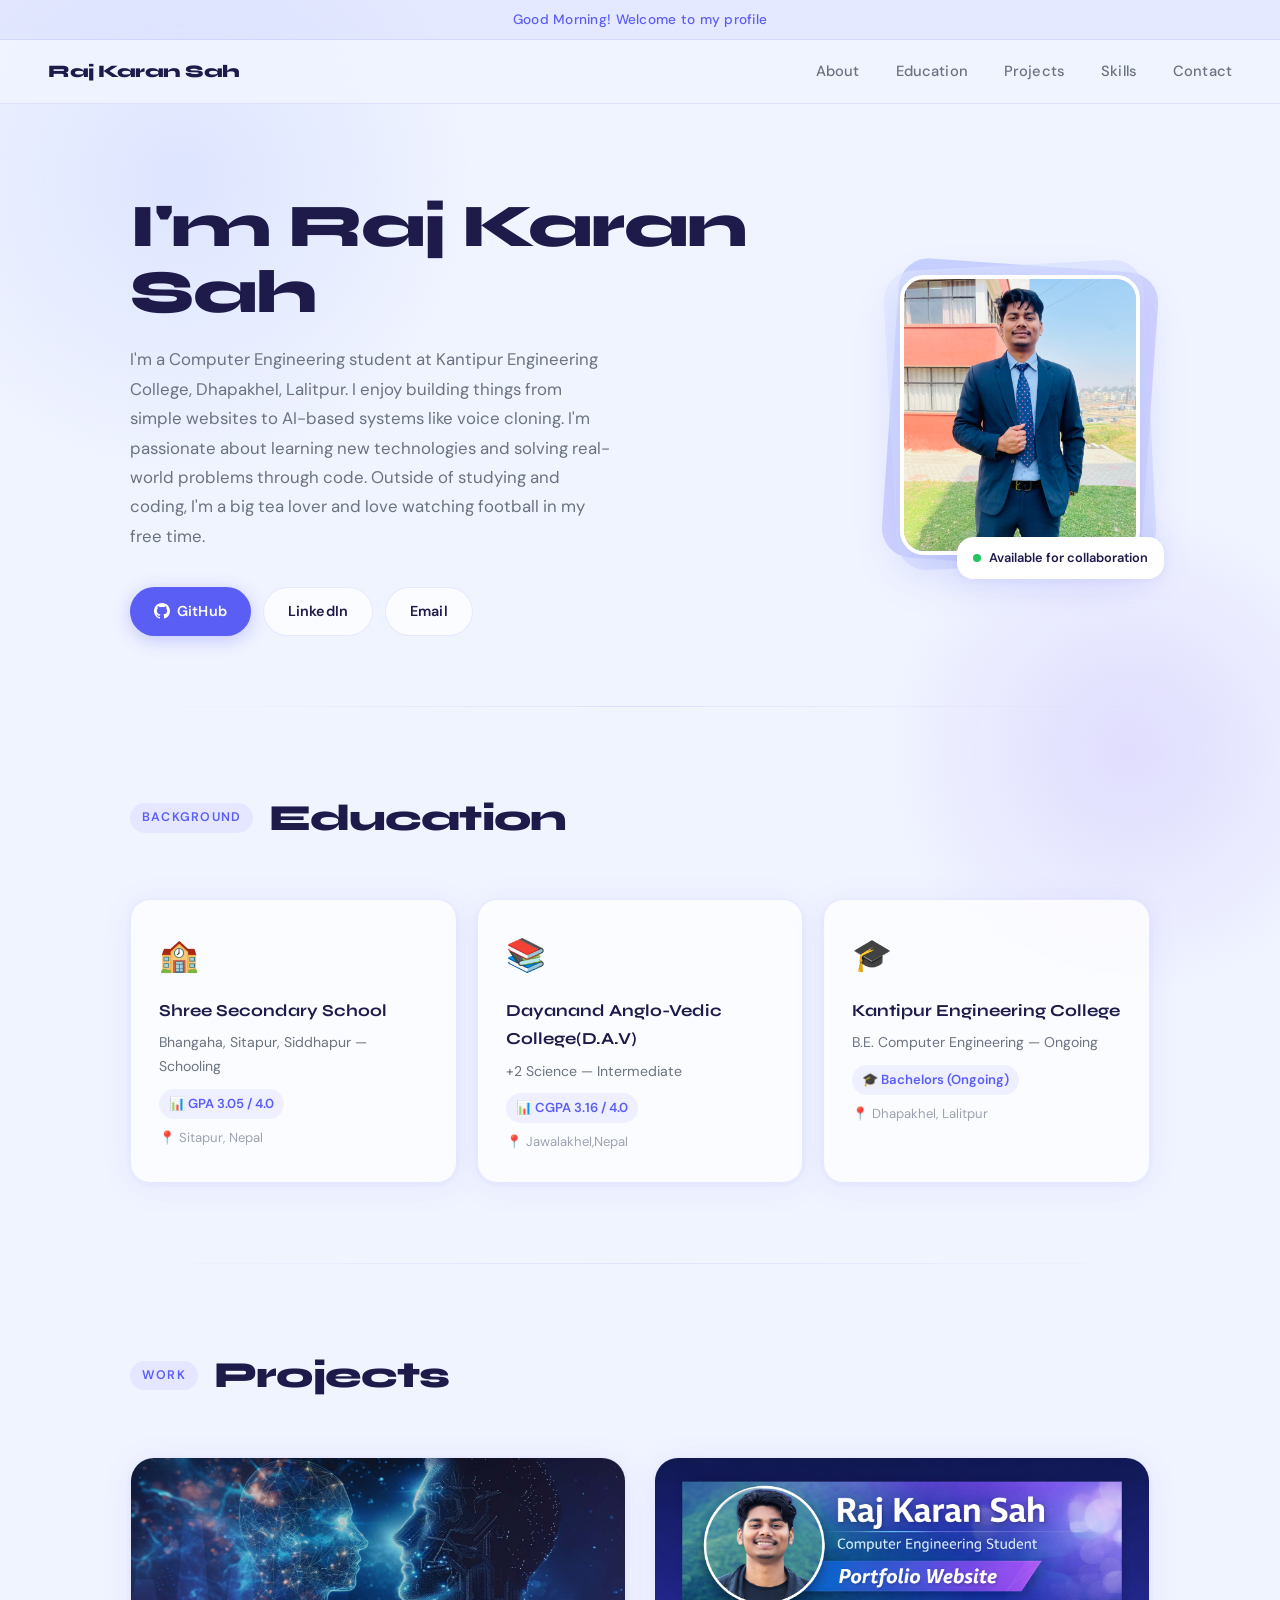
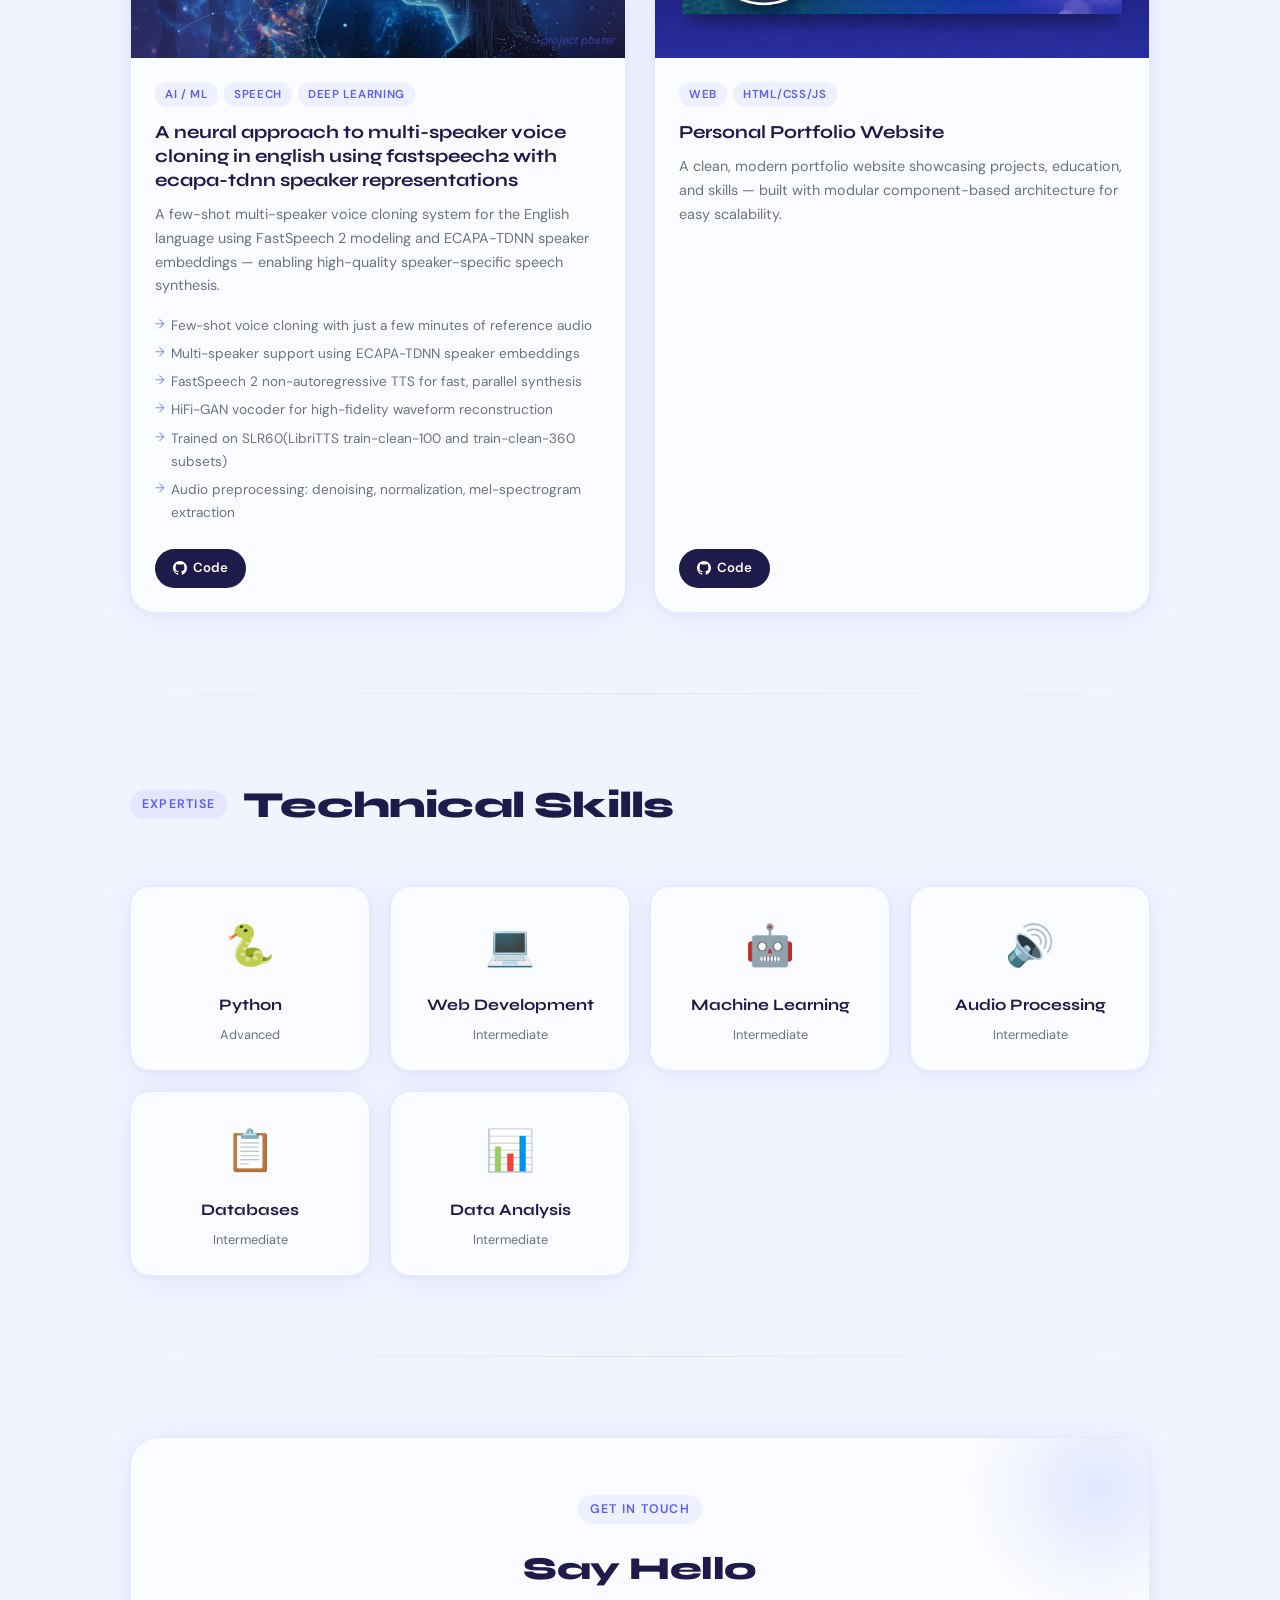
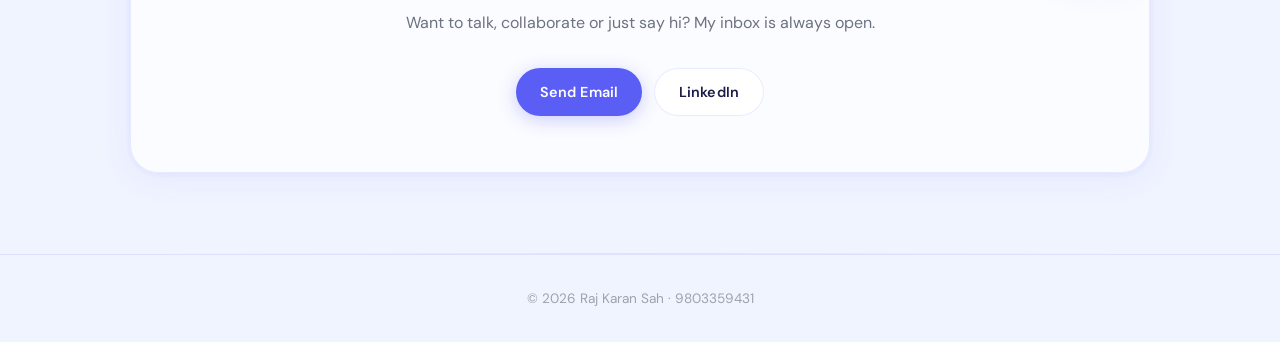
==== commit 67fb23cf: "refactor: implement component-based architecture - separate files for each section, removed lab sect" ====
--- a/index.html
+++ b/index.html
@@ -103,4 +103,4 @@
   </script>
 
 </body>
-</html>
+</html>
